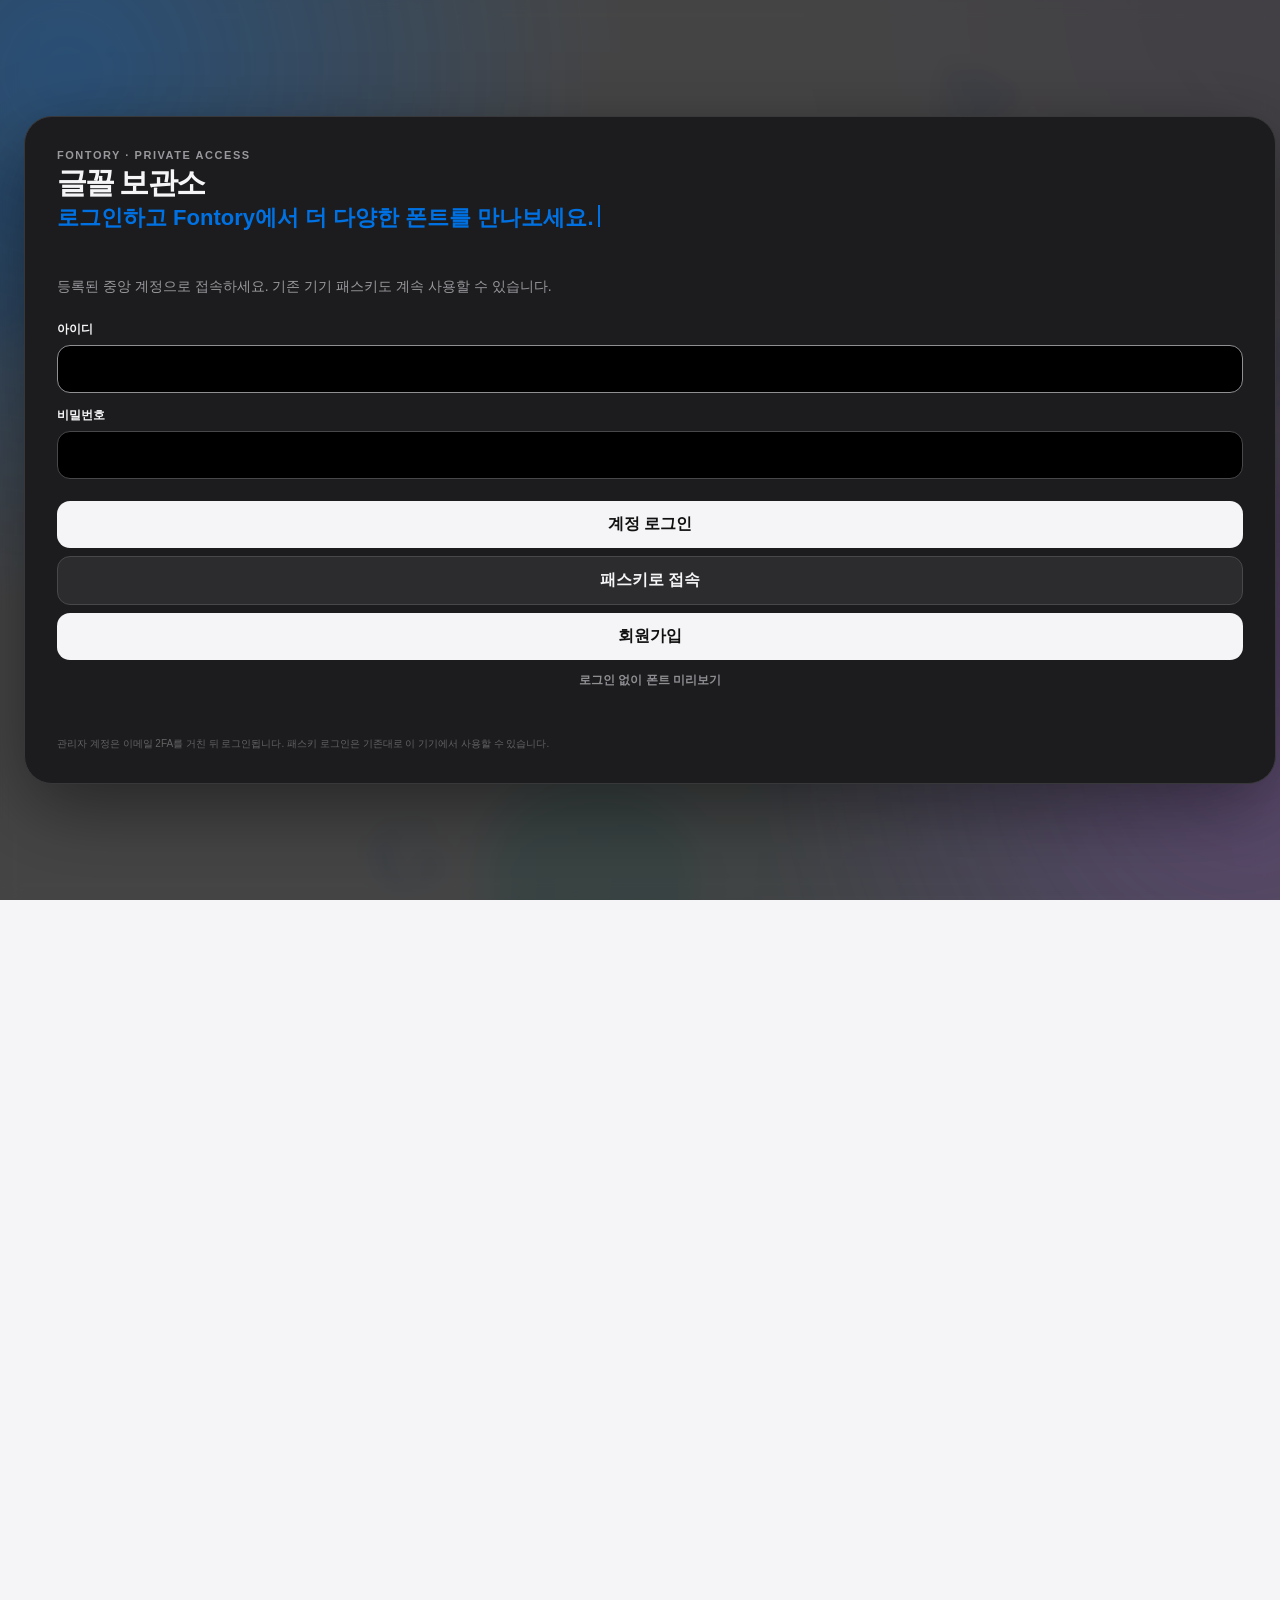
==== index.html @ 3fcce06f "Refresh script cache for font catalog recovery" ====
<!doctype html>
<html lang="ko">
<head>
<meta charset="utf-8">
<meta name="viewport" content="width=device-width,initial-scale=1,viewport-fit=cover,user-scalable=no">
<meta name="theme-color" content="#f5f5f7">
<meta name="description" content="Fontory 모바일 글꼴 라이브러리">
<title>Fontory Mobile · 글꼴 보관소</title>
<link rel="stylesheet" href="./styles.css?v=20261008-floating-popup-fix2">
<link rel="stylesheet" href="/passkey.css?v=20260925-session-token">
</head>
<body>
<div class="app-shell">
<header class="hero">
<div class="topbar"><span class="eyebrow typing-fontory" data-typing-fontory aria-label="안녕하세요, Fontory Fonts 입니다."></span><button class="theme" id="themeBtn" type="button" aria-label="다크 모드 전환">◐</button></div>
<h1 class="hero-typing-title"><span data-hero-typing aria-label="안녕하세요 Fontory입니다 오늘도 마음에 드는 글꼴을 찾아보세요"></span></h1>
<p>폰트를 검색하고 미리본 뒤, iPhone 또는 Windows에서 사용할 글꼴을 골라 담아보세요.</p>
<div class="search-wrap"><span aria-hidden="true">⌕</span><input id="search" type="search" placeholder="폰트 이름 또는 카테고리 검색" autocomplete="off"></div>
</header>
<div id="globalPreviewBar" class="global-preview-bar" role="region" aria-label="전체 폰트 미리보기">
<div class="global-preview-heading"><span class="global-preview-icon">Aa</span><div><strong>전체 폰트 미리보기</strong><small>입력한 문장이 모든 폰트에 적용됩니다.</small></div></div>
<div class="global-preview-input-wrap"><span aria-hidden="true">✦</span><input id="globalPreviewInput" type="text" value="오늘도 예쁘게 기록해요" placeholder="원하는 문장을 입력해 보세요" autocomplete="off" maxlength="120"></div>
</div>
<div id="categoryBar" class="category-bar" role="tablist" aria-label="카테고리"></div>

<main>
<section class="intro-card"><div><span class="pill">FONTORY MOBILE</span><h2>폰트를<br>간편하게 골라보세요.</h2><p>모바일 화면에 맞게 카드와 버튼을 한 열로 정리했습니다.</p></div><div class="phone-glyph" aria-hidden="true">Aa</div></section>
<div id="statusBanner" class="status-banner" hidden></div>
<div class="section-head"><h2>Fonts</h2><span id="count">0 fonts</span></div>
<section id="fontGrid" class="font-grid" aria-live="polite"></section>
<p id="empty" class="empty" hidden>검색 결과가 없습니다.</p>
<nav id="pagination" class="pagination" aria-label="폰트 목록 페이지"></nav>
</main>
<div id="selectionBar" class="selection-bar" hidden><div><strong>내 폰트 바구니</strong><span id="selectedNames"></span></div><div class="selection-actions"><button id="downloadWindows" type="button" disabled>Windows 골라 다운로드</button><button id="makeProfile" type="button" disabled>iPhone 구성 만들기</button></div></div>
<div id="downloadProgress" class="download-progress" hidden aria-live="polite"><div class="download-progress-card"><div class="download-progress-preview-wrap"><div id="downloadProgressTitle" class="download-progress-title"></div><div id="downloadProgressFontName" class="download-progress-font-name"></div><p id="downloadProgressDescription" class="download-progress-description"></p></div><div class="download-progress-head"><span id="downloadProgressLabel">다운로드 준비 중…</span><span id="downloadProgressValue">0%</span></div><progress id="downloadProgressMeter" max="100" value="0"></progress></div></div>
<footer><p>Fontory · datatronics</p><p class="small">폰트의 저작권과 라이선스는 각 제작자에게 있습니다.</p></footer>
</div>
<script src="./accounts-db.js?v=20260922-sync2"></script>
<script src="/accounts-index.js?v=20260922-sync2"></script>
<script src="./mobile-auth-boot.js?v=20261001-authfix1"></script>
<script src="/auth.js?v=20261012-admin-close-top1"></script>
<script src="/fontory-music.js?v=20261012-audio-progress-sync1"></script>
<script src="/auth-background-music.js?v=20260930-login-loop2"></script>
<script src="/script.js?v=20261012-font-catalog-recovery1"></script>
<script src="/typing-effect.js?v=20260930-user-greeting3"></script>
<script src="/fontory-desc-typing.js?v=20261009-download-title-typing1"></script>
<script src="/background-effects.js?v=20260929-ambient1"></script>
<script src="/fontory-runtime-fix.js?v=20260921-admin2"></script>
</body></html>
---- styles.css ----
:root {
  --bg: #f5f5f7;
  --card: #fff;
  --ink: #111;
  --muted: #6e6e73;
  --line: #e5e5e7;
  --accent: #0071e3;
  --shadow: 0 12px 36px rgba(0, 0, 0, .07);
}

* { box-sizing: border-box; }
html { scroll-behavior: smooth; }
body {
  margin: 0;
  background: var(--bg);
  color: var(--ink);
  font-family: -apple-system, BlinkMacSystemFont, "Apple SD Gothic Neo", "Noto Sans KR", sans-serif;
  -webkit-font-smoothing: antialiased;
}
.ambient-layer { position: fixed; inset: 0; z-index: 0; overflow: hidden; pointer-events: none; isolation: isolate; }
.ambient-layer::before { content: ""; position: absolute; inset: -20%; background: radial-gradient(circle at 12% 18%, rgba(0, 113, 227, .16), transparent 30%), radial-gradient(circle at 88% 14%, rgba(178, 92, 255, .13), transparent 27%), radial-gradient(circle at 70% 86%, rgba(0, 196, 180, .11), transparent 32%); filter: blur(22px); animation: ambient-breathe 16s ease-in-out infinite alternate; }
.ambient-layer::after { content: ""; position: absolute; inset: 0; opacity: .22; background-image: linear-gradient(rgba(0, 113, 227, .06) 1px, transparent 1px), linear-gradient(90deg, rgba(0, 113, 227, .06) 1px, transparent 1px); background-size: 42px 42px; mask-image: linear-gradient(to bottom, transparent, #000 18%, #000 82%, transparent); }
.ambient-orb { position: absolute; display: block; width: 180px; height: 180px; border-radius: 50%; filter: blur(18px); opacity: .26; mix-blend-mode: multiply; animation: ambient-orb-float 19s ease-in-out infinite alternate; }
.orb-one { top: 18%; left: -60px; background: #69b7ff; }
.orb-two { top: 52%; right: -70px; width: 230px; height: 230px; background: #d18cff; animation-delay: -6s; }
.orb-three { bottom: -80px; left: 38%; width: 210px; height: 210px; background: #62e0d4; animation-delay: -11s; }
.ambient-glyph { position: absolute; left: var(--x); top: var(--y); z-index: 1; color: rgba(0, 113, 227, .15); font-family: Georgia, "Times New Roman", serif; font-size: var(--size); font-weight: 800; filter: blur(var(--blur)); transform: rotate(var(--rotate)); animation: ambient-glyph-float var(--duration) ease-in-out var(--delay) infinite alternate; }
.app-shell { position: relative; z-index: 1; }
@keyframes ambient-breathe { from { transform: scale(.96) rotate(-2deg); opacity: .72; } to { transform: scale(1.05) rotate(2deg); opacity: 1; } }
@keyframes ambient-orb-float { from { transform: translate3d(-12px, 8px, 0) scale(.9); } to { transform: translate3d(26px, -24px, 0) scale(1.12); } }
@keyframes ambient-glyph-float { from { transform: translate3d(-12px, 18px, 0) rotate(var(--rotate)); opacity: .22; } to { transform: translate3d(24px, -30px, 0) rotate(calc(var(--rotate) + 12deg)); opacity: .7; } }
@media (prefers-reduced-motion: reduce) {
  .ambient-layer::before, .ambient-orb, .ambient-glyph { animation: none; }
}

.app-shell {
  width: min(960px, 100%);
  margin: auto;
  padding: 0 20px 120px;
}

.hero { padding: 24px 0 22px; }
.topbar { display: flex; justify-content: space-between; align-items: center; }
.eyebrow {
  font-size: 12px;
  font-weight: 800;
  letter-spacing: .14em;
  color: var(--muted);
}
button { font: inherit; }
.theme {
  border: 0;
  background: var(--card);
  color: var(--ink);
  width: 38px;
  height: 38px;
  border-radius: 50%;
  box-shadow: var(--shadow);
  cursor: pointer;
}

h1 {
  font-size: clamp(58px, 14vw, 110px);
  line-height: .88;
  letter-spacing: -.065em;
  margin: 54px 0 20px;
}
h1 span { color: var(--accent); }
.hero > p {
  color: var(--muted);
  font-size: 17px;
  line-height: 1.55;
  margin: 0 0 24px;
}
.typing-greeting { min-height: 36px; margin: 12px 0 8px !important; color: var(--ink) !important; font-size: clamp(24px, 4vw, 32px) !important; font-weight: 800; }
.auth-typing-greeting { min-height: 30px; margin: -4px 0 12px !important; color: var(--accent) !important; font-size: 22px !important; font-weight: 800; }
.typing-greeting::after, .auth-typing-greeting::after { content: ""; display: inline-block; width: 2px; height: 1em; margin-left: 4px; vertical-align: -2px; background: var(--accent); animation: typing-cursor .85s steps(1, end) infinite; }
@keyframes typing-cursor { 50% { opacity: 0; } }

.search-wrap {
  display: flex;
  align-items: center;
  gap: 10px;
  background: var(--card);
  border: 1px solid var(--line);
  border-radius: 16px;
  padding: 0 16px;
  box-shadow: var(--shadow);
}
.search-wrap span { font-size: 24px; color: var(--muted); }
input {
  width: 100%;
  border: 0;
  outline: 0;
  background: transparent;
  color: var(--ink);
  font-size: 17px;
  padding: 15px 0;
}

.category-bar {
  display: flex;
  align-items: flex-end;
  gap: 4px;
  margin-top: 16px;
  padding: 7px 8px 0;
  min-height: 47px;
  overflow-x: auto;
  overflow-y: hidden;
  border: 1px solid var(--line);
  border-bottom: 0;
  border-radius: 15px 15px 0 0;
  background: linear-gradient(to bottom, rgba(120,120,128,.08), rgba(120,120,128,.03));
  scrollbar-width: thin;
}
.chip {
  position: relative;
  flex: 0 0 auto;
  border: 1px solid transparent;
  border-bottom: 0;
  background: transparent;
  color: var(--muted);
  border-radius: 10px 10px 0 0;
  padding: 10px 14px 11px;
  font-size: 13px;
  font-weight: 750;
  cursor: pointer;
  white-space: nowrap;
  transition: background .16s ease, color .16s ease, transform .16s ease;
}
.chip:hover { background: rgba(255,255,255,.62); color: var(--ink); }
.chip.active {
  background: var(--card);
  color: var(--ink);
  border-color: var(--line);
  box-shadow: 0 -2px 8px rgba(0,0,0,.035);
  z-index: 1;
}
.global-preview-bar{position:sticky;top:10px;z-index:40;margin:12px 0 10px;
  padding: 14px 18px;
  border: 1px solid var(--line);
  border-radius: 0 0 20px 20px;
  background: color-mix(in srgb, var(--card) 91%, transparent);
  box-shadow: 0 14px 38px rgba(0,0,0,.12);
  backdrop-filter: blur(18px);
  -webkit-backdrop-filter: blur(18px);
}
.global-preview-heading{display:flex;align-items:center;gap:11px;margin-bottom:10px}.global-preview-heading strong{display:block;font-size:14px;letter-spacing:-.02em}.global-preview-heading small{display:block;margin-top:3px;color:var(--muted);font-size:11px}.global-preview-icon{display:grid;place-items:center;width:34px;height:34px;border-radius:10px;background:var(--ink);color:var(--card);font-weight:800;font-size:15px}
.global-preview-input-wrap{display:flex;align-items:center;gap:10px;padding:0 13px;border:1px solid var(--line);border-radius:13px;background:rgba(255,255,255,.72);transition:.18s}.global-preview-input-wrap:focus-within{border-color:var(--accent);box-shadow:0 0 0 4px rgba(0,113,227,.1)}.global-preview-input-wrap>span{font-size:14px;color:var(--muted)}.global-preview-input-wrap input{width:100%;min-width:0;padding:11px 0;border:0;outline:0;background:transparent;color:var(--ink);font:inherit;font-size:15px}.global-preview-input-wrap input::placeholder{color:#999}
@media(max-width:620px){.category-bar{padding-left:5px;padding-right:5px}.chip{padding:9px 11px;font-size:12px}.global-preview-bar{top:6px;margin-bottom:18px;padding:12px 14px;border-radius:0 0 17px 17px}.global-preview-heading small{font-size:10px}.global-preview-input-wrap input{font-size:14px}}

.intro-card {
  display: flex;
  justify-content: space-between;
  align-items: center;
  gap: 20px;
  background: #111;
  color: #fff;
  border-radius: 28px;
  padding: 28px;
  margin: 18px 0 24px;
  overflow: hidden;
}
.intro-card h2 {
  font-size: 25px;
  line-height: 1.2;
  letter-spacing: -.04em;
  margin: 13px 0 10px;
}
.intro-card p {
  max-width: 560px;
  color: #aaa;
  margin: 0;
  line-height: 1.5;
}
.pill {
  display: inline-block;
  background: #fff;
  color: #111;
  border-radius: 999px;
  padding: 6px 9px;
  font-size: 10px;
  font-weight: 900;
  letter-spacing: .1em;
}
.phone-glyph {
  font-size: 80px;
  font-weight: 800;
  letter-spacing: -.08em;
  opacity: .95;
  padding-right: 8px;
}

.status-banner {
  background: var(--card);
  border: 1px solid var(--line);
  border-radius: 16px;
  padding: 14px 16px;
  color: var(--muted);
  font-size: 14px;
  line-height: 1.5;
  margin-bottom: 22px;
}
.status-banner[hidden],
.selection-bar[hidden],
.empty[hidden] {
  display: none !important;
}

.section-head {
  display: flex;
  justify-content: space-between;
  align-items: end;
  margin: 0 2px 14px;
}
.section-head h2 {
  margin: 0;
  font-size: 30px;
  letter-spacing: -.04em;
}
.section-head span { font-size: 13px; color: var(--muted); }

.font-grid {
  display: grid;
  grid-template-columns: repeat(2, minmax(0, 1fr));
  gap: 14px;
}
.font-card {
  background: var(--card);
  border: 1px solid var(--line);
  border-radius: 22px;
  padding: 22px;
  box-shadow: 0 6px 24px rgba(0, 0, 0, .04);
}
.font-card.selected {
  border-color: var(--accent);
  box-shadow: 0 0 0 2px rgba(0, 113, 227, .12), var(--shadow);
}
.select-row {
  display: flex;
  align-items: center;
  gap: 7px;
  justify-content: flex-end;
  color: var(--accent);
  font-size: 12px;
  font-weight: 800;
  margin-bottom: 14px;
  cursor: pointer;
}
.font-check {
  width: 18px;
  height: 18px;
  accent-color: var(--accent);
  padding: 0;
}
.font-meta {
  display: flex;
  justify-content: space-between;
  gap: 12px;
  align-items: center;
}
.font-name { font-weight: 800; font-size: 17px; word-break: break-word; }
.font-name-typing::after { content: ""; display: inline-block; width: 2px; height: 1em; margin-left: 3px; vertical-align: -2px; background: var(--accent); animation: typing-cursor .85s steps(1, end) infinite; }
.tag {
  font-size: 11px;
  color: var(--accent);
  font-weight: 800;
  background: rgba(0, 113, 227, .09);
  padding: 5px 8px;
  border-radius: 999px;
  white-space: nowrap;
}
.preview-stack { margin: 20px 0 18px; }
.preview {
  font-size: 32px;
  letter-spacing: -.05em;
  line-height: 1.25;
  overflow: hidden;
  white-space: nowrap;
  font-synthesis: none;
}
.preview-sub {
  margin-top: 8px;
  font-size: 15px;
  color: var(--muted);
  letter-spacing: -.02em;
  font-synthesis: none;
}
.preview-failed {
  font-family: inherit !important;
  color: var(--muted);
  font-size: 13px !important;
  letter-spacing: 0 !important;
}
.try-font-panel { margin: 14px 0 2px; padding: 10px; border: 1px solid var(--line); border-radius: 12px; background: var(--bg); }
.try-font-panel[hidden] { display: none; }
.try-font-input { width: 100%; border: 1px solid var(--line); border-radius: 9px; padding: 9px 10px; background: var(--card); color: var(--ink); font: inherit; font-size: 13px; outline: 0; }
.try-font-input:focus { border-color: var(--accent); }
.try-font-result { min-height: 38px; margin-top: 9px; color: var(--ink); font-size: 24px; line-height: 1.35; word-break: break-word; }
.font-info {
  font-size: 13px;
  color: var(--muted);
  line-height: 1.5;
  margin-bottom: 16px;
}
.windows-help {
  display: inline-block;
  margin-top: 4px;
  font-size: 12px;
  color: var(--ink);
  font-weight: 700;
}
.actions { display: flex; gap: 8px; }
.actions a, .actions button {
  flex: 1;
  text-align: center;
  border: 0;
  border-radius: 12px;
  padding: 11px 8px;
  text-decoration: none;
  font-size: 13px;
  font-weight: 800;
  cursor: pointer;
}
.download { background: var(--accent); color: #fff; }
.download[aria-disabled="true"], .download:disabled {
  opacity: .45;
  pointer-events: none;
  cursor: not-allowed;
}
.details { background: var(--bg); color: var(--ink); }
.empty { text-align: center; color: var(--muted); padding: 50px 0; }
.pagination {
  display: flex;
  justify-content: center;
  align-items: center;
  gap: 12px;
  margin: 28px 0 8px;
  color: var(--muted);
  font-size: 13px;
  font-weight: 800;
}
.pagination button {
  border: 1px solid var(--line);
  border-radius: 10px;
  padding: 9px 14px;
  color: var(--ink);
  background: var(--card);
  font-weight: 800;
  cursor: pointer;
}
.pagination button:disabled { opacity: .45; cursor: not-allowed; }

.selection-bar {
  position: fixed;
  z-index: 20;
  left: 50%;
  bottom: 18px;
  transform: translateX(-50%);
  width: min(900px, calc(100% - 28px));
  display: flex;
  align-items: center;
  justify-content: space-between;
  gap: 14px;
  padding: 12px 14px 12px 18px;
  background: rgba(28, 28, 30, .94);
  color: #fff;
  border: 1px solid rgba(255, 255, 255, .12);
  border-radius: 18px;
  box-shadow: 0 16px 45px rgba(0, 0, 0, .25);
  backdrop-filter: blur(18px);
}
.selection-bar strong { display: block; font-size: 13px; }
.selection-bar span {
  display: block;
  color: #b8b8bd;
  font-size: 11px;
  margin-top: 3px;
  max-width: 55vw;
  white-space: nowrap;
  overflow: hidden;
  text-overflow: ellipsis;
}
.download-progress {
  position: fixed;
  inset: 0;
  z-index: 9990;
  display: grid;
  place-items: center;
  width: auto;
  margin: 0;
  padding: 24px;
  background: rgba(8, 10, 18, .66);
  backdrop-filter: blur(14px);
}
.download-progress[hidden] { display: none; }
.download-progress-card { width: min(620px, 100%); padding: 30px 28px; border: 1px solid rgba(255, 255, 255, .16); border-radius: 24px; background: rgba(28, 28, 30, .96); box-shadow: 0 24px 80px rgba(0, 0, 0, .38); }
.download-progress-title { display: block; min-height: 34px; margin-bottom: 22px; color: #fff; font-size: clamp(22px, 4vw, 34px); line-height: 1.25; letter-spacing: -.03em; }
.download-progress-title::after { content: "|"; display: inline-block; margin-left: 4px; color: #0a84ff; animation: progressCursor .85s step-end infinite; }
.download-progress-head { display: flex; justify-content: space-between; gap: 10px; color: #d7d7dc; font-size: 13px; }
.download-progress-head span { display: inline; max-width: none; margin: 0; color: inherit; font-size: inherit; white-space: nowrap; }
.download-progress progress { display: block; width: 100%; height: 10px; margin-top: 10px; accent-color: #0a84ff; }
@keyframes progressCursor { 50% { opacity: 0; } }
.selection-actions {
  display: flex;
  gap: 8px;
  flex-shrink: 0;
}
.selection-bar button {
  border: 0;
  background: #fff;
  color: #111;
  border-radius: 12px;
  padding: 11px 14px;
  font-weight: 900;
  font-size: 12px;
  white-space: nowrap;
  cursor: pointer;
}
.selection-bar button:disabled { opacity: .5; cursor: not-allowed; }

footer {
  padding: 48px 2px 8px;
  color: var(--muted);
  font-size: 13px;
}
.auth-card {
  max-height: calc(100vh - 28px);
  overflow-y: auto;
  overscroll-behavior: contain;
}
.small { font-size: 11px; }
code { font-size: .95em; }

@media (max-width: 620px) {
  .app-shell { padding: 0 14px 120px; }
  .hero { padding-top: 18px; }
  .font-grid { grid-template-columns: 1fr; }
  .intro-card { border-radius: 22px; padding: 22px; }
  .phone-glyph { font-size: 60px; }
  .preview { font-size: 28px; }
  .selection-bar { bottom: 10px; align-items: stretch; flex-direction: column; }
  .selection-bar span { max-width: 100%; }
  .selection-actions { flex-direction: column; }
  .selection-actions button { width: 100%; }
  .actions { flex-direction: column; }
  footer { padding-top: 36px; }
  .download-progress-card { padding: 24px 20px; border-radius: 20px; }
  #fontoryAuth { padding: 14px; }
  .auth-card { width: 100%; padding: 22px 18px; border-radius: 22px; }
}

@media (prefers-reduced-motion: no-preference) {
  .font-card { transition: transform .18s ease, box-shadow .18s ease; }
  .font-card:hover { transform: translateY(-2px); box-shadow: var(--shadow); }
}

body.dark {
  --bg: #000;
  --card: #1c1c1e;
  --ink: #f5f5f7;
  --muted: #98989d;
  --line: #38383a;
  --shadow: 0 12px 36px rgba(0, 0, 0, .35);
}
body.dark .intro-card { background: #f5f5f7; color: #111; }
body.dark .intro-card p { color: #555; }
body.dark .pill { background: #111; color: #fff; }
body.dark .chip.active { background: #f5f5f7; color: #111; border-color: #f5f5f7; }


body.auth-locked { overflow: hidden; }
body.auth-locked .app-shell { visibility: hidden; }
#fontoryAuth {
  position: fixed;
  inset: 0;
  z-index: 99999;
  display: grid;
  place-items: center;
  padding: 24px;
  overflow: hidden;
  background: rgba(0, 0, 0, .72);
  backdrop-filter: blur(10px);
  color: #f5f5f7;
}
#fontoryAuth::before { content: ""; position: absolute; inset: -20%; background: radial-gradient(circle at 18% 20%, rgba(0, 113, 227, .32), transparent 30%), radial-gradient(circle at 84% 74%, rgba(178, 92, 255, .24), transparent 28%); filter: blur(30px); animation: ambient-breathe 14s ease-in-out infinite alternate; pointer-events: none; }
.auth-card {
  position: relative;
  z-index: 1;
  width: min(420px, 100%);
  padding: 32px;
  border: 1px solid #38383a;
  border-radius: 28px;
  background: #1c1c1e;
  box-shadow: 0 24px 80px rgba(0,0,0,.45);
}
.auth-mark {
  font-size: 11px;
  font-weight: 900;
  letter-spacing: .14em;
  color: #98989d;
}
.auth-card h1 { margin: 8px 0 10px; font-size: 30px; }
.auth-card p { margin: 0 0 24px; color: #98989d; font-size: 14px; line-height: 1.6; }
.auth-card label { display:block; margin: 14px 0; font-size: 12px; font-weight: 800; }
.auth-card input {
  display:block;
  width:100%;
  box-sizing:border-box;
  margin-top:7px;
  padding:13px 14px;
  border:1px solid #48484a;
  border-radius:13px;
  background:#000;
  color:#fff;
  outline:none;
}
.auth-card input:focus { border-color:#8e8e93; }
.auth-card form button {
  width:100%;
  margin-top:8px;
  padding:13px 16px;
  border:0;
  border-radius:13px;
  background:#f5f5f7;
  color:#111;
  font-weight:900;
  cursor:pointer;
}
.auth-card .auth-passkey {
  background:#2c2c2e;
  color:#f5f5f7;
  border:1px solid #48484a;
}
.auth-card .auth-passkey:hover { background:#38383a; }
#authError { min-height:18px; margin-top:10px; color:#ff453a; font-size:12px; }
.auth-card small { display:block; margin-top:20px; color:#636366; font-size:10px; }
.auth-logout {
  margin-left:auto;
  border:1px solid var(--line);
  background:transparent;
  color:var(--muted);
  border-radius:10px;
  padding:7px 10px;
  font-size:11px;
  font-weight:800;
  cursor:pointer;
}


/* Fontory download progress v4 */
.download-progress-preview-wrap{margin-bottom:22px;min-width:0}
.download-progress-title{
  display:block;
  min-height:45px;
  margin-bottom:10px;
  color:#fff;
  font-size:36px;
  line-height:1.2;
  letter-spacing:-.04em;
  font-weight:700;
  white-space:nowrap;
  overflow:hidden;
  text-overflow:ellipsis;
  word-break:keep-all;
}
.download-progress-title::after{
  content:"|";
  display:inline-block;
  margin-left:4px;
  color:#fff;
  animation:fontory-progress-cursor .85s step-end infinite;
}
.download-progress-font-name{
  min-height:24px;
  margin-bottom:8px;
  color:#fff;
  font-size:15px;
  font-weight:800;
  white-space:nowrap;
  overflow:hidden;
  text-overflow:ellipsis;
}
.download-progress-description{
  min-height:42px;
  margin:0;
  color:#a7a7ad;
  font-family:-apple-system,BlinkMacSystemFont,"Segoe UI","Noto Sans KR",sans-serif;
  font-size:13px;
  line-height:1.65;
  word-break:keep-all;
}
.download-progress-head{color:#d7d7dc}
.download-progress-head span{color:inherit}
.download-progress progress{accent-color:#0a84ff}
#downloadProgressValue{color:inherit!important;font-weight:800}
@keyframes fontory-progress-cursor{50%{opacity:0}}
@media(max-width:620px){
  .download-progress-card{padding:24px 20px;border-radius:20px}
  .download-progress-title{min-height:38px;font-size:30px}
  .download-progress-font-name{font-size:14px}
  .download-progress-description{font-size:12px}
}

/* Fontory shared music admin */
#fontoryMusicPanel{position:fixed;inset:0;z-index:100000;display:grid;place-items:center;padding:20px;background:rgba(0,0,0,.72);backdrop-filter:blur(10px)}
#fontoryMusicPanel .admin-card{width:min(620px,100%);max-height:calc(100vh - 40px);overflow:auto;padding:24px;border:1px solid #38383a;border-radius:22px;background:#1c1c1e;color:#f5f5f7;box-shadow:0 24px 80px rgba(0,0,0,.45)}
#fontoryMusicPanel .admin-card>strong{font-size:18px}
#fontoryMusicPanel .admin-card>p{margin:7px 0 0;color:#98989d;font-size:12px;line-height:1.5}
.admin-music-section{margin-top:22px;padding-top:18px;border-top:1px solid #38383a}
.admin-music-section h3{margin:0 0 7px;font-size:16px}
.admin-music-section p{margin:0 0 14px;color:#98989d;font-size:12px;line-height:1.5}
.admin-music-list{display:grid;gap:8px}
.admin-music-option{display:flex;align-items:center;gap:10px;padding:11px 12px;border:1px solid #38383a;border-radius:12px;background:#111;color:#f5f5f7;cursor:pointer}
.admin-music-option input{width:17px;height:17px;margin:0;accent-color:#0a84ff}
.admin-music-option span{overflow:hidden;text-overflow:ellipsis;white-space:nowrap}
.admin-music-actions{display:flex;gap:8px;margin-top:12px}
.admin-music-actions button{flex:1}
.admin-music-status{min-height:18px;margin-top:9px;color:#98989d;font-size:11px}
@media(max-width:620px){#fontoryMusicPanel .admin-card{padding:20px}.admin-music-actions{flex-direction:column}}

/* Global font preview */
.global-preview-bar{position:sticky;top:12px;z-index:30;margin:0 0 24px;padding:16px 18px;border:1px solid rgba(0,0,0,.09);border-radius:22px;background:rgba(255,255,255,.9);box-shadow:0 14px 38px rgba(0,0,0,.12);backdrop-filter:blur(18px);-webkit-backdrop-filter:blur(18px)}
.global-preview-heading{display:flex;align-items:center;gap:11px;margin-bottom:12px}.global-preview-heading strong{display:block;font-size:14px;letter-spacing:-.02em}.global-preview-heading small{display:block;margin-top:3px;color:#777;font-size:11px}.global-preview-icon{display:grid;place-items:center;width:34px;height:34px;border-radius:11px;background:#111;color:#fff;font-weight:800;font-size:15px}
.global-preview-input-wrap{display:flex;align-items:center;gap:10px;padding:0 13px;border:1px solid rgba(0,0,0,.1);border-radius:14px;background:rgba(255,255,255,.8);transition:.18s}.global-preview-input-wrap:focus-within{border-color:#0071e3;box-shadow:0 0 0 4px rgba(0,113,227,.1)}.global-preview-input-wrap>span{font-size:14px;color:#777}.global-preview-input-wrap input{width:100%;min-width:0;padding:12px 0;border:0;outline:0;background:transparent;color:#111;font:inherit;font-size:15px}.global-preview-input-wrap input::placeholder{color:#999}
@media(max-width:620px){.global-preview-bar{top:8px;margin-bottom:18px;padding:14px;border-radius:18px}.global-preview-heading small{font-size:10px}.global-preview-input-wrap input{font-size:14px}}

/* Fontory browser-tab category navigation */

.category-bar{
  display:flex;
  align-items:flex-end;
  gap:0;
  margin-top:18px;
  padding:0 10px;
  min-height:48px;
  overflow-x:auto;
  overflow-y:hidden;
  border:0;
  border-bottom:1px solid var(--line);
  border-radius:0;
  background:transparent;
  scrollbar-width:none;
  -webkit-overflow-scrolling:touch;
}
.category-bar::-webkit-scrollbar{display:none}
.category-bar .chip{
  position:relative;
  flex:0 0 auto;
  margin:0;
  min-height:43px;
  border:1px solid transparent;
  border-bottom:0;
  border-radius:12px 12px 0 0;
  background:transparent;
  color:var(--muted);
  padding:11px 16px 10px;
  font-size:13px;
  font-weight:750;
  cursor:pointer;
  white-space:nowrap;
  transition:background .16s ease,color .16s ease,box-shadow .16s ease;
}
.category-bar .chip:hover{
  background:rgba(127,127,127,.08);
  color:var(--ink);
}
.category-bar .chip.active{
  margin-bottom:-1px;
  background:var(--card);
  color:var(--ink);
  border-color:var(--line);
  border-bottom-color:var(--card);
  box-shadow:0 -2px 10px rgba(0,0,0,.06);
  z-index:2;
}
body.dark .category-bar .chip.active{
  background:#1c1c1e;
  border-color:#38383a;
  border-bottom-color:#1c1c1e;
  color:#f5f5f7;
}
@media(max-width:620px){
  .category-bar{padding:0 5px;min-height:44px}
  .category-bar .chip{min-height:40px;padding:9px 12px 9px;font-size:12px}
}


/* Global preview: fixed floating controller that follows the viewport */
.global-preview-bar{
  position:fixed;
  top:12px;
  left:50%;
  transform:translateX(-50%);
  width:min(920px,calc(100% - 40px));
  margin:0;
  z-index:100;
  border-radius:18px;
}
@media(max-width:620px){
  .global-preview-bar{
    top:7px;
    width:calc(100% - 20px);
    border-radius:16px;
  }
}


/* Keep account controls above the floating preview bar */
.topbar{
  position:relative;
  z-index:110;
}


/* Stop the floating global preview before the category tabs */
.category-bar{
  position:relative;
  z-index:120;
}
.global-preview-bar{
  top:12px;
}
@media(max-width:620px){
  .global-preview-bar{top:7px}
}


/* Global preview boundary: category tabs stay above it while scrolling */
.category-bar{
  position:sticky;
  top:0;
  z-index:120;
}
.global-preview-bar{
  position:sticky;
  top:48px;
  z-index:110;
}
@media(max-width:620px){
  .category-bar{top:0}
  .global-preview-bar{top:44px}
}


/* Final floating preview behavior */
.global-preview-bar{
  position:sticky;
  top:10px;
  left:auto;
  transform:none;
  width:auto;
  margin:0 0 24px;
  z-index:110;
}
@media(max-width:620px){
  .global-preview-bar{
    top:7px;
    width:auto;
    margin:0 0 18px;
  }
}

/* Fontory Fonts typing greeting */
.typing-fontory{
  display:block;
  white-space:nowrap;
  min-height:1em;
}

/* Blue hero typing title */
.hero-typing-title{
  color:#1473ea;
  font-size:clamp(54px,8vw,112px);
  line-height:.98;
  letter-spacing:-.055em;
  font-weight:900;
  margin:0 0 24px;
  min-height:1em;
}
.hero-typing-title span{
  color:#1473ea;
}
@media(max-width:620px){
  .hero-typing-title{
    font-size:clamp(42px,12vw,72px);
  }
}

/* Keep hero typing title on one line */
.hero-typing-title,
.hero-typing-title span{
  white-space:nowrap;
}

/* Prevent login typing text from shifting the auth card while it wraps */
.auth-typing-greeting{
  height:60px !important;
  min-height:60px !important;
  max-height:60px !important;
  line-height:1.35 !important;
  overflow:hidden !important;
  display:block !important;
}
@media(max-width:620px){
  .auth-typing-greeting{
    height:60px !important;
    min-height:60px !important;
    max-height:60px !important;
  }
}



/* Fontory mobile overrides */
html,body{width:100%;max-width:100%;overflow-x:hidden}body{-webkit-text-size-adjust:100%}.app-shell{width:100%;padding:0 14px 150px}.hero{padding:14px 0 12px}h1{font-size:clamp(40px,13vw,64px);line-height:.94;margin:34px 0 16px}.hero>p{font-size:14px;line-height:1.5}.search-wrap input{font-size:16px}.category-bar{padding:5px 5px 0;min-height:44px;gap:3px}.chip{padding:9px 10px 10px;font-size:11px}.global-preview-bar{top:6px;margin:0 0 14px;padding:11px 12px;border-radius:0 0 16px 16px}.global-preview-heading strong{font-size:12px}.global-preview-heading small{font-size:9px}.global-preview-input-wrap input{font-size:14px;padding:10px 0}.intro-card{margin:12px 0 18px;border-radius:19px;padding:18px}.intro-card h2{font-size:21px}.intro-card p{font-size:12px}.font-grid{grid-template-columns:1fr;gap:10px}.font-card{border-radius:17px;padding:16px}.font-name{font-size:16px}.preview{font-size:27px;white-space:normal;overflow-wrap:anywhere}.preview-sub{font-size:13px}.try-font-input{font-size:14px;padding:10px}.try-font-result{font-size:22px}.actions{flex-direction:column}.selection-bar{left:10px;right:10px;bottom:10px;transform:none;width:auto;display:block;padding:12px;border-radius:15px}.selection-actions{display:grid;grid-template-columns:1fr 1fr;gap:7px;margin-top:9px}.selection-bar button{width:100%;padding:11px 7px;font-size:11px}.download-progress{padding:14px}.download-progress-card{width:100%;padding:22px 17px;border-radius:19px}.download-progress-title{font-size:23px}footer{padding:32px 2px 5px}.auth-card{width:calc(100vw - 28px)!important;max-width:none!important;max-height:calc(100vh - 28px);overflow:auto}.auth-card input,.auth-card button{min-height:44px}


/* Fontory animated typing background */
.typing-bg-layer{
  position:absolute;
  inset:0;
  overflow:hidden;
  pointer-events:none;
  opacity:.34;
}
.typing-bg-text{
  position:absolute;
  left:var(--x);
  top:var(--y);
  max-width:min(34vw,320px);
  color:rgba(0,113,227,.16);
  font-family:"SF Mono","Cascadia Code","Noto Sans KR",monospace;
  font-size:var(--size);
  font-weight:700;
  letter-spacing:.02em;
  white-space:nowrap;
  overflow:hidden;
  border-right:1px solid rgba(0,113,227,.28);
  clip-path:inset(0 100% 0 0);
  transform:translate3d(0,10px,0);
  animation:
    fontory-bg-type var(--typing) steps(24,end) var(--delay) infinite alternate,
    fontory-bg-float var(--duration) ease-in-out var(--delay) infinite alternate;
}
@keyframes fontory-bg-type{
  0%,12%{clip-path:inset(0 100% 0 0);opacity:0}
  45%,78%{clip-path:inset(0 0 0 0);opacity:1}
  100%{clip-path:inset(0 0 0 0);opacity:.35}
}
@keyframes fontory-bg-float{
  from{transform:translate3d(-10px,12px,0)}
  to{transform:translate3d(22px,-20px,0)}
}
body.dark .typing-bg-text{color:rgba(100,170,255,.18);border-right-color:rgba(100,170,255,.32)}
@media(max-width:620px){
  .typing-bg-layer{opacity:.24}
  .typing-bg-text{max-width:58vw;font-size:var(--size);filter:blur(.1px)}
}
@media(prefers-reduced-motion:reduce){
  .typing-bg-text{animation:none;clip-path:inset(0 0 0 0);opacity:.45}
}


/* Mobile auth centering fix */
@media(max-width:620px){
  #fontoryAuth{
    display:grid;
    place-items:center;
    justify-items:center;
    padding:14px;
  }
  #fontoryAuth .auth-card{
    position:relative;
    left:50%;
    margin-left:0;
    margin-right:0;
    transform:translateX(-50%);
  }
}

/* Logged-in header: greeting + logout on the first row, controls on the next row */
.topbar{
  flex-wrap:nowrap;
  gap:10px;
}
.topbar .typing-fontory{
  flex:1 1 auto;
  min-width:0;
  overflow:hidden;
  text-overflow:ellipsis;
}
.topbar .auth-logout{
  flex:0 0 auto;
  margin-left:auto;
}
.auth-actions{
  display:flex;
  flex-wrap:wrap;
  justify-content:flex-end;
  align-items:center;
  gap:7px;
  margin-top:8px;
}
.auth-actions .theme{
  order:0;
}
.auth-actions button{
  flex:0 0 auto;
}
@media(max-width:620px){
  .auth-actions{
    justify-content:flex-end;
    gap:6px;
    margin-top:7px;
  }
  .auth-actions button{
    min-height:36px;
    padding:7px 9px;
    font-size:10px;
  }
  .topbar .auth-logout{
    padding:7px 9px;
    font-size:10px;
  }
}

/* Prevent blue hero typing title from clipping on mobile */
@media(max-width:620px){
  .hero-typing-title{
    font-size:clamp(34px,10.5vw,62px);
    line-height:1.08;
    letter-spacing:-.045em;
    overflow:visible;
    width:100%;
    max-width:100%;
    padding:0 2px;
    box-sizing:border-box;
  }
  .hero-typing-title,
  .hero-typing-title span{
    white-space:normal;
    overflow:visible;
    overflow-wrap:normal;
    word-break:keep-all;
  }
}

/* Mobile hero typing title: keep the blue text fully inside the viewport */
.hero-typing-title{
  overflow:visible !important;
}
.hero-typing-title > span{
  display:inline !important;
  white-space:normal !important;
  overflow:visible !important;
}
@media(max-width:620px){
  .hero-typing-title{
    display:block;
    width:100%;
    max-width:100%;
    margin:42px 0 20px;
    padding:0;
    font-size:clamp(42px,12.5vw,76px);
    line-height:1.02;
    letter-spacing:-.055em;
    overflow:visible !important;
  }
  .hero-typing-title > span{
    display:inline !important;
    white-space:normal !important;
    overflow:visible !important;
    overflow-wrap:break-word !important;
    word-break:keep-all !important;
  }
}


/* Hero typing performance + two-line layout */
.hero-typing-title,
.hero-typing-title span{
  white-space:pre-line !important;
  overflow:visible !important;
  text-overflow:clip !important;
}
.hero-typing-title{
  contain:layout paint;
}

/* Mobile animation performance guard */
.hero-typing-title,
.hero-typing-title > span{contain:layout paint;}
@media(max-width:620px){
  .typing-bg-text:nth-child(n+9){display:none;}
  .ambient-glyph:nth-of-type(n+12){display:none;}
  .ambient-glyph{filter:none;}
  .ambient-layer::before{animation-duration:24s;}
}

/* Hero: exactly two lines on mobile */
.hero-typing-title > span{white-space:pre;}
@media(max-width:620px){.hero-typing-title > span{font-size:19px;line-height:1.35;}}


/* Phone login screen sizing */
@media(max-width:620px){
  #fontoryAuth{padding:12px;}
  #fontoryAuth .auth-card{
    width:min(320px,calc(100vw - 32px)) !important;
    padding:20px 16px !important;
    border-radius:20px !important;
    max-height:calc(100vh - 24px);
  }
  #fontoryAuth .auth-card h1{font-size:24px;line-height:1.2;margin:6px 0 8px;}
  #fontoryAuth .auth-card p{font-size:12px;line-height:1.45;margin-bottom:16px;}
  #fontoryAuth .auth-card label{font-size:11px;margin:10px 0;}
  #fontoryAuth .auth-card input{font-size:14px;padding:11px 12px;margin-top:5px;}
  #fontoryAuth .auth-card form button,
  #fontoryAuth .auth-card .auth-passkey{font-size:13px;padding:11px 12px;}
  #fontoryAuth .auth-card small{font-size:9px;margin-top:14px;}
  #fontoryAuth .auth-typing-greeting{font-size:17px !important;height:46px !important;min-height:46px !important;max-height:46px !important;}
}


/* Hero responsive sizing: phone and iPad */
@media(max-width:620px){
  .hero-typing-title{font-size:clamp(32px,9.5vw,48px);line-height:1.05;letter-spacing:-.045em;}
  .hero-typing-title > span{white-space:pre;}
}
@media(min-width:621px) and (max-width:1100px){
  .hero-typing-title{font-size:clamp(42px,5.2vw,58px);line-height:1.05;letter-spacing:-.045em;}
  .hero-typing-title > span{white-space:pre;}
}


/* Keep the preview bar sticky for the whole catalog, not just its former header parent. */
#globalPreviewBar.global-preview-bar {
  position: sticky;
  top: calc(env(safe-area-inset-top, 0px) + 48px);
  left: auto;
  right: auto;
  transform: none;
  width: auto;
  z-index: 110;
}
#categoryBar.category-bar {
  position: sticky;
  top: env(safe-area-inset-top, 0px);
  z-index: 120;
}
@media (max-width: 620px) {
  #globalPreviewBar.global-preview-bar {
    top: calc(env(safe-area-inset-top, 0px) + 44px);
  }
  #categoryBar.category-bar {
    top: env(safe-area-inset-top, 0px);
  }
}

/* A single-font download window is a focused progress page, without the catalog UI. */
body.download-popup .ambient-layer,
body.download-popup .app-shell > :not(#downloadProgress) {
  display: none !important;
}
body.download-popup {
  min-height: 100vh;
  background: #080a12;
}
body.download-popup .app-shell {
  width: 100%;
  max-width: none;
  min-height: 100vh;
  margin: 0;
  padding: 0;
}
body.download-popup #downloadProgress {
  z-index: 9990;
}


/* Fontory download page polish — visual-only, no media assets */
body.download-popup{background:radial-gradient(circle at 18% 12%,rgba(10,132,255,.16),transparent 34%),radial-gradient(circle at 84% 82%,rgba(94,92,230,.16),transparent 36%),#080a12}
body.download-popup #downloadProgress{display:grid;place-items:center;min-height:100vh;padding:clamp(22px,6vw,76px);box-sizing:border-box}
body.download-popup .download-progress-card{position:relative;width:min(680px,100%);overflow:hidden;padding:clamp(30px,6vw,62px);border:1px solid rgba(255,255,255,.14);border-radius:32px;background:linear-gradient(145deg,rgba(30,31,42,.94),rgba(14,16,26,.96));box-shadow:0 30px 100px rgba(0,0,0,.48),inset 0 1px 0 rgba(255,255,255,.08);isolation:isolate}
body.download-popup .download-progress-card::before{content:"";position:absolute;width:240px;height:240px;top:-150px;right:-80px;border-radius:50%;background:radial-gradient(circle,rgba(10,132,255,.28),transparent 68%);pointer-events:none;z-index:-1}
body.download-popup .download-progress-card::after{content:"";position:absolute;left:clamp(30px,6vw,62px);top:clamp(24px,5vw,48px);width:42px;height:4px;border-radius:99px;background:linear-gradient(90deg,#0a84ff,#5e5ce6);box-shadow:0 0 22px rgba(10,132,255,.5)}
body.download-popup .download-progress-preview-wrap{margin-top:22px;margin-bottom:34px}
body.download-popup .download-progress-title{font-size:clamp(34px,6vw,64px);line-height:1.08;letter-spacing:-.055em;text-shadow:0 8px 30px rgba(0,0,0,.25)}
body.download-popup .download-progress-font-name{color:#b9cfff;font-size:clamp(14px,2vw,18px);letter-spacing:-.02em}
body.download-popup .download-progress-description{max-width:46ch;color:rgba(235,235,245,.66);font-size:14px}
body.download-popup .download-progress-head{display:flex;align-items:center;justify-content:space-between;gap:16px;margin-bottom:12px;color:rgba(245,245,247,.72);font-size:12px;font-weight:700;letter-spacing:.02em}
body.download-popup .download-progress-head #downloadProgressValue{color:#fff!important;font-size:14px;font-variant-numeric:tabular-nums}
body.download-popup .download-progress progress{display:block;width:100%;height:10px;overflow:hidden;border:0;border-radius:99px;background:rgba(255,255,255,.09);appearance:none}
body.download-popup .download-progress progress::-webkit-progress-bar{border-radius:99px;background:rgba(255,255,255,.09)}
body.download-popup .download-progress progress::-webkit-progress-value{border-radius:99px;background:linear-gradient(90deg,#0a84ff,#5e5ce6);box-shadow:0 0 18px rgba(10,132,255,.58);transition:width .28s ease}
body.download-popup .download-progress progress::-moz-progress-bar{border-radius:99px;background:linear-gradient(90deg,#0a84ff,#5e5ce6);box-shadow:0 0 18px rgba(10,132,255,.58)}
@media(max-width:620px){body.download-popup #downloadProgress{padding:18px}body.download-popup .download-progress-card{padding:30px 22px 26px;border-radius:26px}body.download-popup .download-progress-card::after{left:22px;top:24px}body.download-popup .download-progress-preview-wrap{margin-top:20px;margin-bottom:28px}body.download-popup .download-progress-description{font-size:12px}}
@media(prefers-reduced-motion:reduce){body.download-popup .download-progress-title::after{animation:none}body.download-popup .download-progress progress::-webkit-progress-value{transition:none}}
---- passkey.css ----
.auth-passkey-manage,.auth-daily-code,.auth-admin-manage{border:1px solid var(--line);background:var(--card);color:var(--ink);border-radius:10px;padding:7px 10px;font-size:11px;font-weight:800;cursor:pointer}.topbar{gap:8px;flex-wrap:wrap}#fontoryPasskeyPanel{position:fixed;inset:0;z-index:100000;display:grid;place-items:center;padding:24px;background:rgba(0,0,0,.55)}.passkey-card{width:min(420px,100%);padding:24px;border-radius:24px;background:var(--card);color:var(--ink);box-shadow:var(--shadow)}.passkey-card strong{display:block;font-size:18px}.passkey-card p{color:var(--muted);font-size:14px;line-height:1.5}.passkey-list{display:grid;gap:8px;margin:14px 0}.passkey-row{display:flex;justify-content:space-between;gap:12px;align-items:center;padding:10px 12px;border:1px solid var(--line);border-radius:12px;font-size:12px}.passkey-card button{width:100%;margin-top:8px;border:0;border-radius:12px;padding:12px;background:var(--accent);color:#fff;font-weight:800;cursor:pointer}.passkey-card .passkey-close,.passkey-row button{background:var(--bg);color:var(--ink);width:auto;margin-top:0;padding:8px 12px}.passkey-card small{display:block;margin-top:12px;color:var(--muted);font-size:11px;line-height:1.5}
#fontoryAdminPanel{position:fixed;inset:0;z-index:100000;display:grid;place-items:center;padding:24px;background:rgba(0,0,0,.55)}
.admin-card{width:min(720px,100%);max-height:min(86vh,820px);overflow:auto;padding:24px;border-radius:24px;background:var(--card);color:var(--ink);box-shadow:var(--shadow)}
.admin-card strong{display:block;font-size:18px;margin-bottom:6px}
.admin-card p{color:var(--muted);font-size:14px;line-height:1.5}
.admin-form{display:grid;grid-template-columns:1fr 1fr 120px auto;gap:8px;margin:16px 0}
.admin-form input,.admin-form select,.admin-form button{border:1px solid var(--line);border-radius:10px;padding:10px 12px;font:inherit}
.admin-form button{border:0;background:var(--accent);color:#fff;font-weight:800;cursor:pointer}
.admin-table-wrap{overflow:auto;border:1px solid var(--line);border-radius:14px}
.admin-table{width:100%;border-collapse:collapse;font-size:13px}
.admin-table th,.admin-table td{padding:10px 12px;border-bottom:1px solid var(--line);text-align:left}
.admin-actions{display:flex;gap:6px;flex-wrap:wrap}
.admin-actions button,.admin-foot button{border:1px solid var(--line);background:var(--bg);color:var(--ink);border-radius:10px;padding:6px 10px;cursor:pointer;font-weight:700}
.admin-foot{display:flex;justify-content:space-between;gap:12px;align-items:center;margin-top:14px}
.admin-foot small{color:var(--muted);font-size:11px;line-height:1.4}
@media (max-width:720px){.admin-form{grid-template-columns:1fr}}
.auth-email-manage{border:1px solid var(--line);background:var(--card);color:var(--ink);border-radius:10px;padding:7px 10px;font-size:11px;font-weight:800;cursor:pointer}
.auth-password-manage{border:1px solid var(--line);background:var(--card);color:var(--ink);border-radius:10px;padding:7px 10px;font-size:11px;font-weight:800;cursor:pointer}
#fontoryPasswordPanel{position:fixed;inset:0;z-index:100000;display:grid;place-items:center;padding:24px;background:rgba(0,0,0,.55)}
#fontoryPasswordReminder{position:fixed;left:16px;right:16px;bottom:16px;z-index:100001;display:flex;align-items:center;gap:10px;flex-wrap:wrap;padding:14px 16px;border:1px solid var(--line);border-radius:16px;background:var(--card);color:var(--ink);box-shadow:var(--shadow);font-size:12px}#fontoryPasswordReminder strong{font-size:13px}#fontoryPasswordReminder span{color:var(--muted);flex:1;min-width:220px}#fontoryPasswordReminder button{border:1px solid var(--line);border-radius:9px;padding:7px 10px;background:var(--bg);color:var(--ink);font-weight:700;cursor:pointer}
#fontoryEmailPanel{position:fixed;inset:0;z-index:100000;display:grid;place-items:center;padding:24px;background:rgba(0,0,0,.55)}
.email-card{width:min(420px,100%);padding:24px;border-radius:24px;background:var(--card);color:var(--ink);box-shadow:var(--shadow)}
.email-card strong{display:block;font-size:18px;margin-bottom:6px}.email-card p{color:var(--muted);font-size:14px;line-height:1.5}
.email-card label{display:grid;gap:6px;font-size:12px;font-weight:800}.email-card input{border:1px solid var(--line);border-radius:10px;padding:11px 12px;background:var(--bg);color:var(--ink);font:inherit}
#emailError{min-height:20px;margin-top:8px;color:#d33;font-size:12px}.email-actions{display:flex;gap:8px;flex-wrap:wrap;margin-top:8px}.email-actions button{border:0;border-radius:12px;padding:11px 14px;background:var(--accent);color:#fff;font-weight:800;cursor:pointer}.email-actions .passkey-close{background:var(--bg);color:var(--ink);border:1px solid var(--line)}
.auth-preview-link { display: block; margin-top: 12px; color: #8e8e93; text-align: center; font-size: 12px; font-weight: 800; text-decoration: none; }
.auth-preview-link:hover { color: #0071e3; text-decoration: underline; }
.admin-2fa-choice { display: grid; gap: 10px; margin: 18px 0 10px; }
.admin-2fa-choice button { width: 100%; border: 0; border-radius: 12px; padding: 12px 14px; background: #0071e3; color: #fff; font-weight: 800; cursor: pointer; }
.admin-2fa-choice button.auth-passkey { border: 1px solid #38383a; background: transparent; color: #f5f5f7; }
.admin-2fa-choice button:disabled { opacity: .55; cursor: wait; }
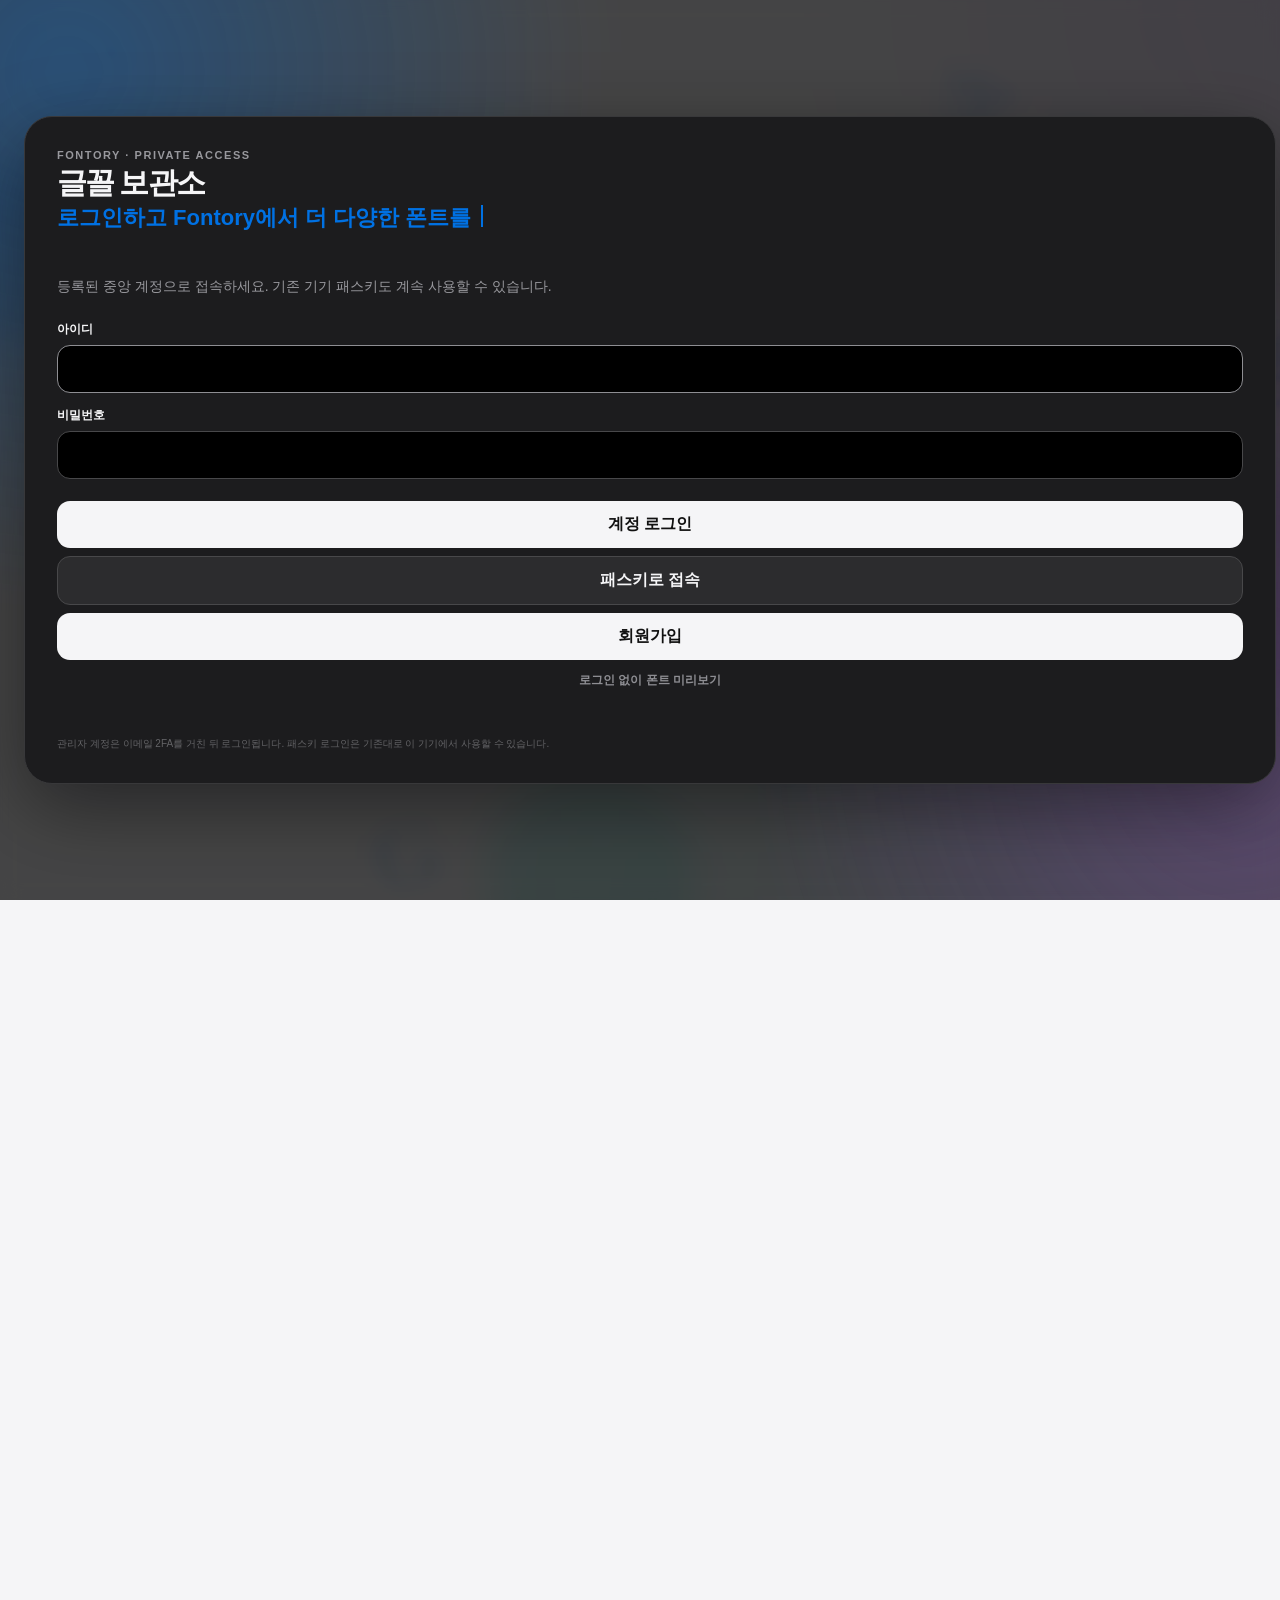
==== commit d57e516f: "Add TOTP two-factor auth (local draft, pending owner approval) - Sync worker source with deployed fo" ====
--- a/index.html
+++ b/index.html
@@ -7,7 +7,7 @@
 <meta name="description" content="Fontory 모바일 글꼴 라이브러리">
 <title>Fontory Mobile · 글꼴 보관소</title>
 <link rel="stylesheet" href="./styles.css?v=20261008-floating-popup-fix2">
-<link rel="stylesheet" href="/passkey.css?v=20260925-session-token">
+<link rel="stylesheet" href="/passkey.css?v=20261013-totp">
 </head>
 <body>
 <div class="app-shell">
@@ -38,7 +38,7 @@
 <script src="./accounts-db.js?v=20260922-sync2"></script>
 <script src="/accounts-index.js?v=20260922-sync2"></script>
 <script src="./mobile-auth-boot.js?v=20261001-authfix1"></script>
-<script src="/auth.js?v=20261012-admin-close-top1"></script>
+<script src="/auth.js?v=20261013-totp"></script>
 <script src="/fontory-music.js?v=20261012-audio-progress-sync1"></script>
 <script src="/auth-background-music.js?v=20260930-login-loop2"></script>
 <script src="/script.js?v=20261012-font-catalog-recovery1"></script>
--- a/passkey.css
+++ b/passkey.css
@@ -29,3 +29,9 @@
 .admin-2fa-choice button { width: 100%; border: 0; border-radius: 12px; padding: 12px 14px; background: #0071e3; color: #fff; font-weight: 800; cursor: pointer; }
 .admin-2fa-choice button.auth-passkey { border: 1px solid #38383a; background: transparent; color: #f5f5f7; }
 .admin-2fa-choice button:disabled { opacity: .55; cursor: wait; }
+#fontoryTotpPanel{position:fixed;inset:0;z-index:100000;display:grid;place-items:center;padding:24px;background:rgba(0,0,0,.55)}
+#fontoryTotpPanel form{display:grid;gap:12px}
+.totp-qr{display:grid;place-items:center;margin:8px auto;width:min(200px,70vw);padding:8px;border-radius:12px;background:#fff}
+.totp-qr svg{width:100%;height:auto}
+.totp-secret code{display:block;padding:10px 12px;border-radius:10px;background:var(--bg);font-size:15px;letter-spacing:.06em;word-break:break-all;user-select:all}
+#totpError{min-height:20px;color:#d33;font-size:12px}
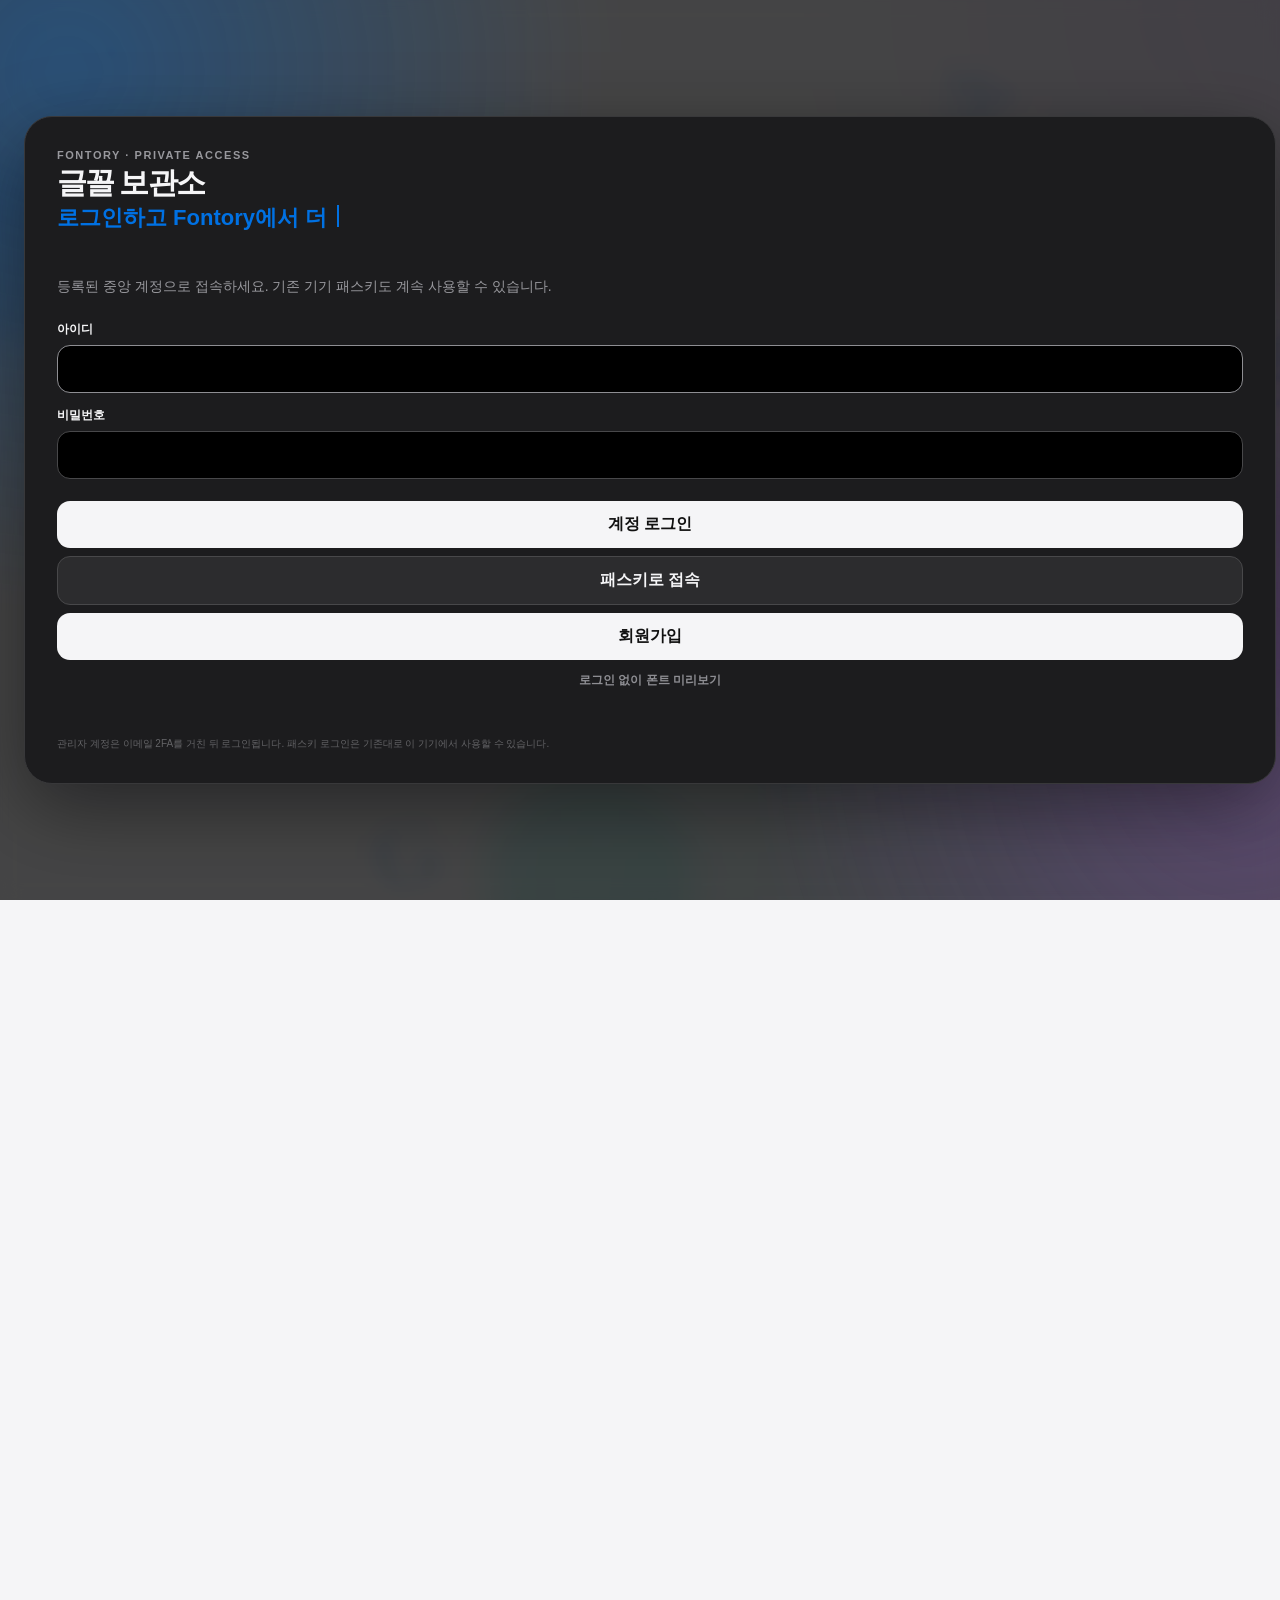
==== commit 90558e63: "Let central admins see and reset users' TOTP Co-Authored-By: Claude Opus 5.5 <noreply@anthropic.com>" ====
--- a/index.html
+++ b/index.html
@@ -7,7 +7,7 @@
 <meta name="description" content="Fontory 모바일 글꼴 라이브러리">
 <title>Fontory Mobile · 글꼴 보관소</title>
 <link rel="stylesheet" href="./styles.css?v=20261008-floating-popup-fix2">
-<link rel="stylesheet" href="/passkey.css?v=20261013-totp">
+<link rel="stylesheet" href="/passkey.css?v=20261013-totp-admin">
 </head>
 <body>
 <div class="app-shell">
@@ -38,7 +38,7 @@
 <script src="./accounts-db.js?v=20260922-sync2"></script>
 <script src="/accounts-index.js?v=20260922-sync2"></script>
 <script src="./mobile-auth-boot.js?v=20261001-authfix1"></script>
-<script src="/auth.js?v=20261013-totp"></script>
+<script src="/auth.js?v=20261013-totp-admin"></script>
 <script src="/fontory-music.js?v=20261012-audio-progress-sync1"></script>
 <script src="/auth-background-music.js?v=20260930-login-loop2"></script>
 <script src="/script.js?v=20261012-font-catalog-recovery1"></script>
--- a/passkey.css
+++ b/passkey.css
@@ -35,3 +35,4 @@
 .totp-qr svg{width:100%;height:auto}
 .totp-secret code{display:block;padding:10px 12px;border-radius:10px;background:var(--bg);font-size:15px;letter-spacing:.06em;word-break:break-all;user-select:all}
 #totpError{min-height:20px;color:#d33;font-size:12px}
+.admin-table th,.admin-table td{white-space:nowrap}.admin-table .admin-actions{white-space:normal;min-width:220px}
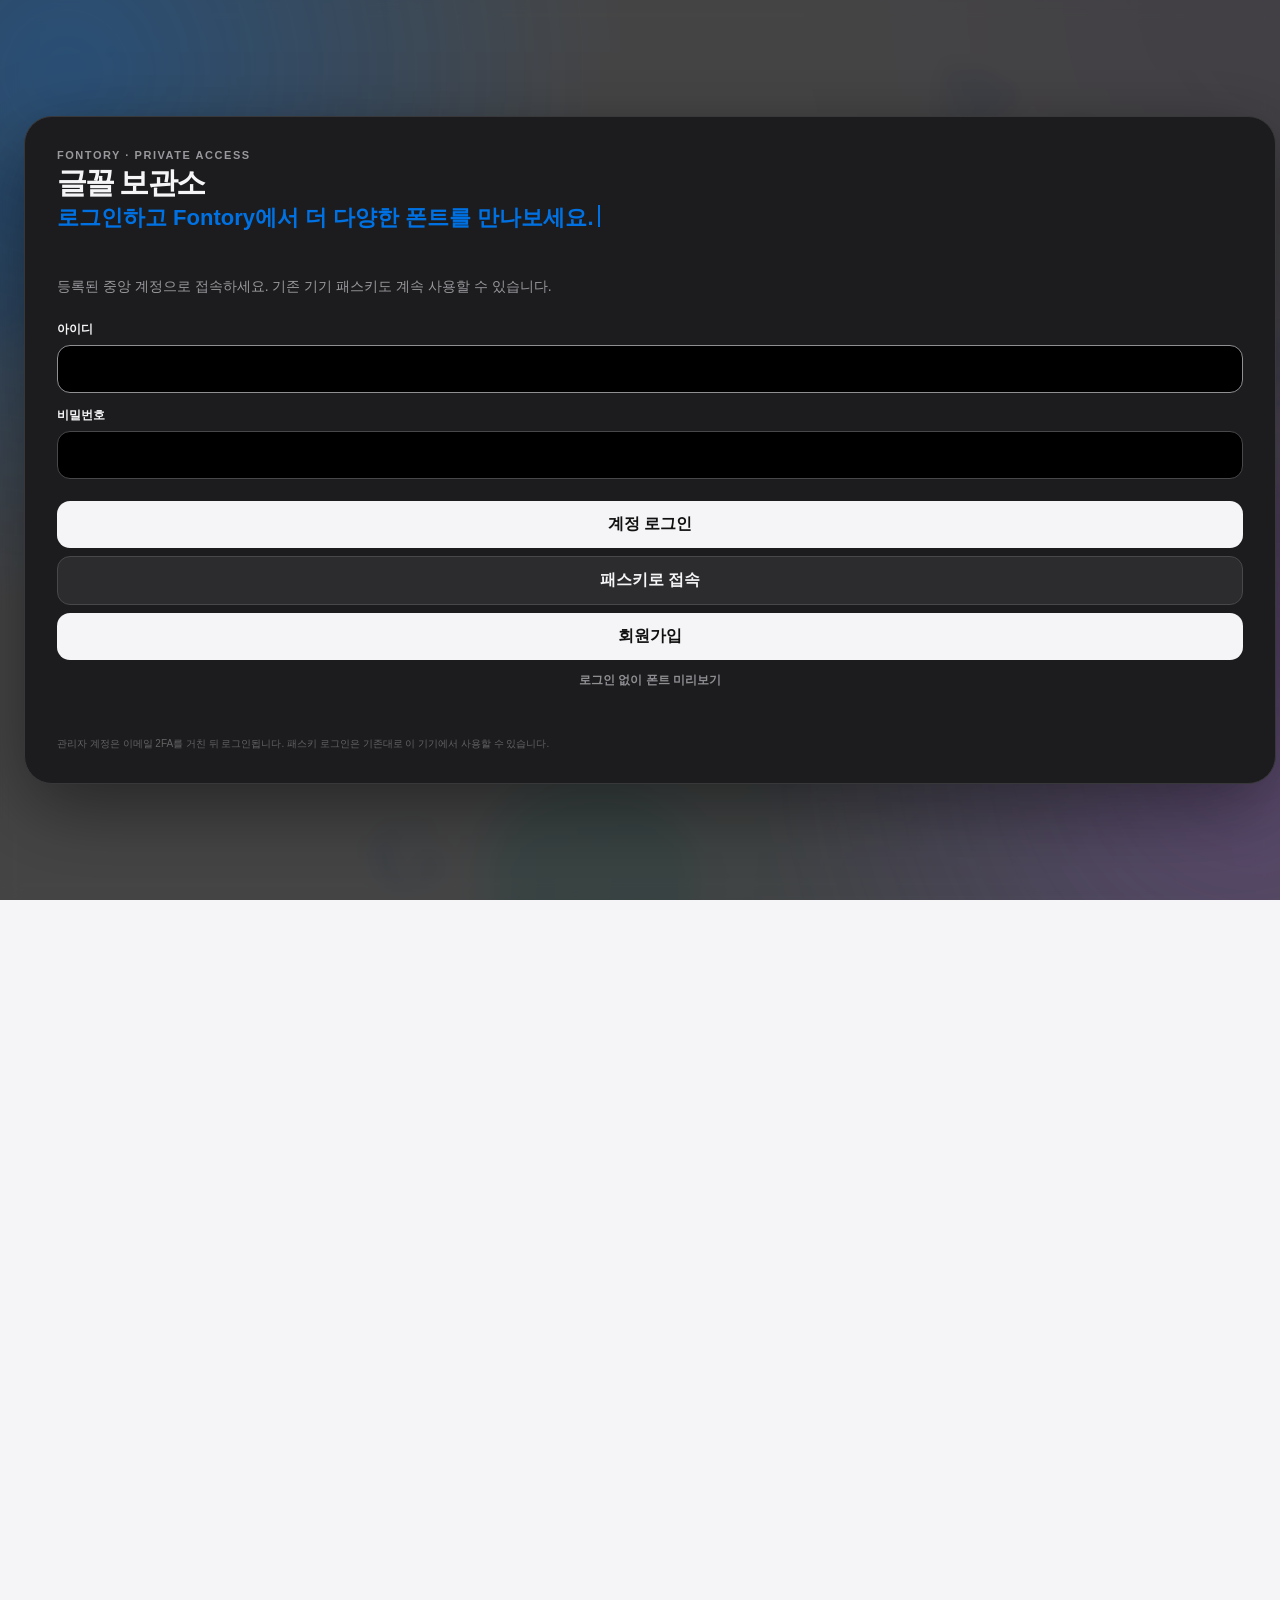
==== commit ba44485d: "Self-host QR lib, lock TOTP password checks, restore download-wait toggle - lib/qrcode-1.4.4.js (MIT" ====
--- a/index.html
+++ b/index.html
@@ -38,7 +38,7 @@
 <script src="./accounts-db.js?v=20260922-sync2"></script>
 <script src="/accounts-index.js?v=20260922-sync2"></script>
 <script src="./mobile-auth-boot.js?v=20261001-authfix1"></script>
-<script src="/auth.js?v=20261013-totp-admin"></script>
+<script src="/auth.js?v=20261013-hardening1"></script>
 <script src="/fontory-music.js?v=20261012-audio-progress-sync1"></script>
 <script src="/auth-background-music.js?v=20260930-login-loop2"></script>
 <script src="/script.js?v=20261012-font-catalog-recovery1"></script>
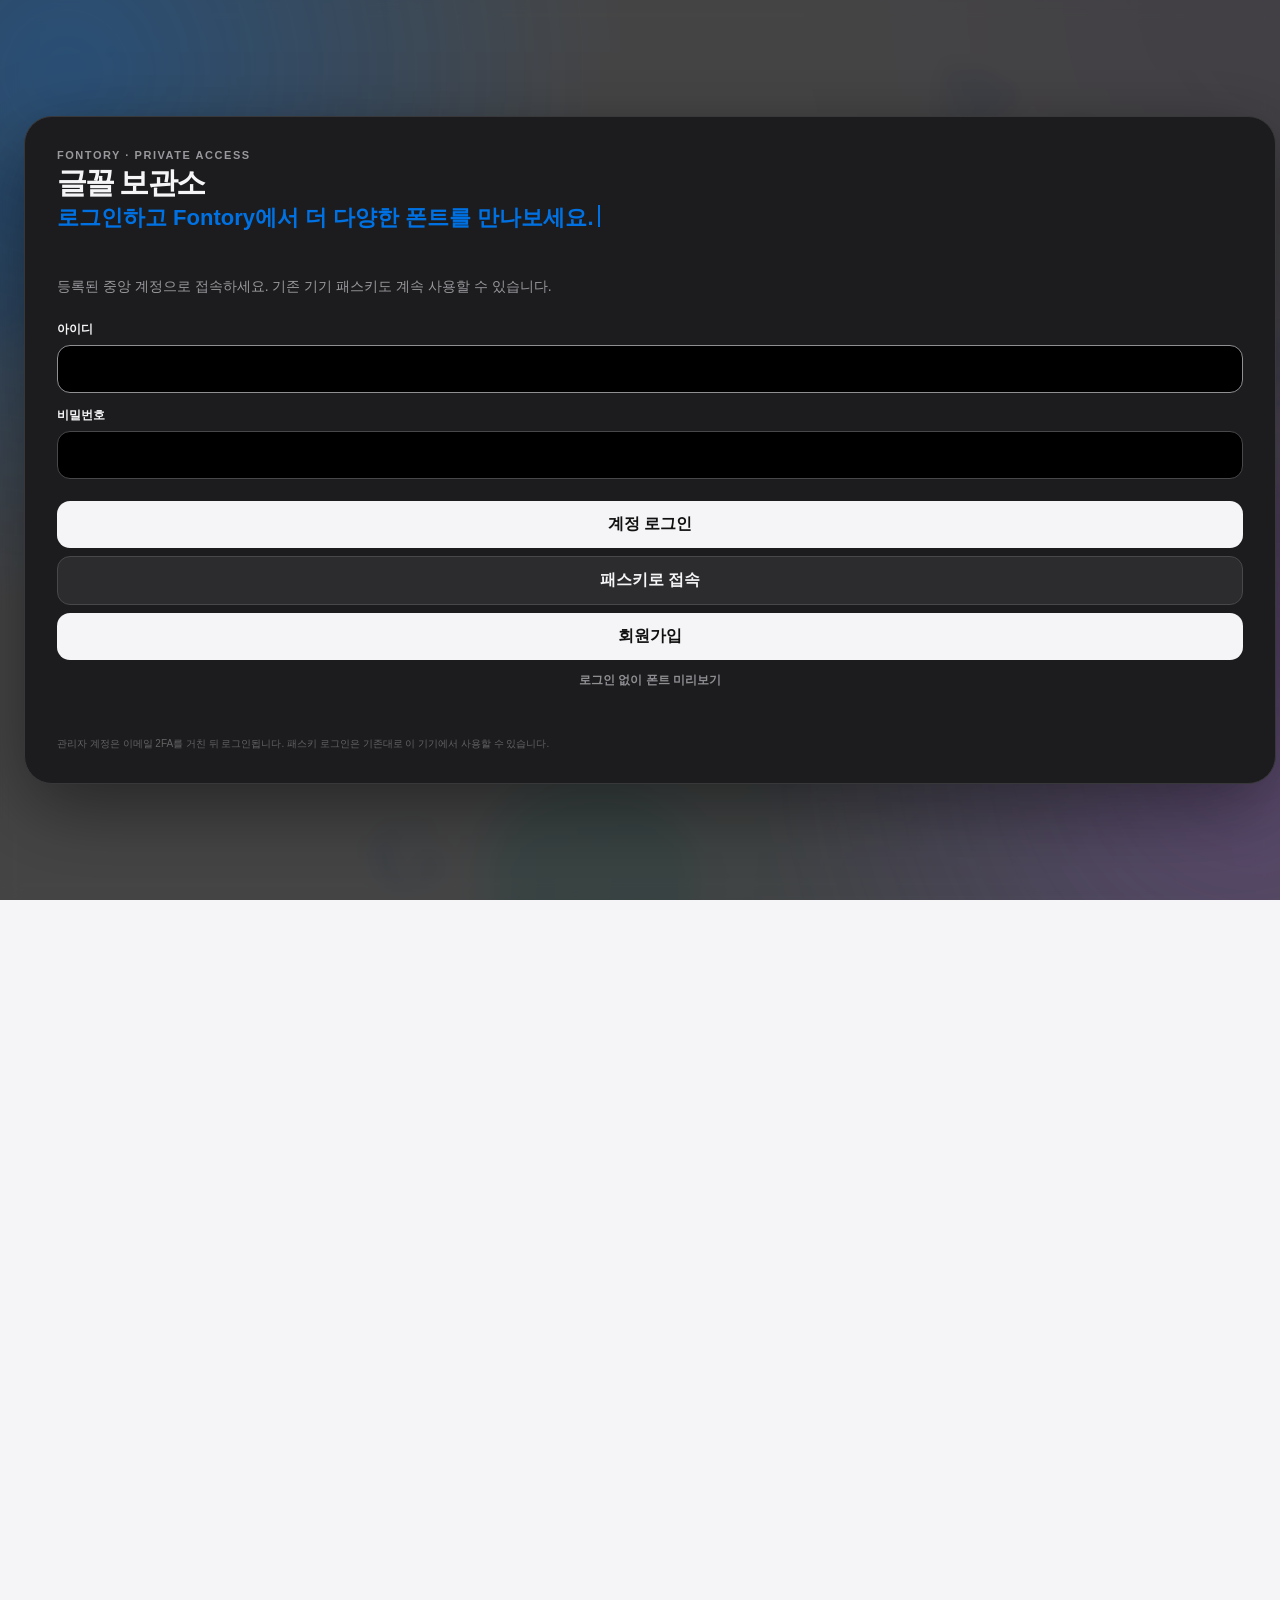
==== commit 9fea1c85: "Add Content-Security-Policy to site pages Allows only same-origin scripts; API, GitHub font/catalog " ====
--- a/index.html
+++ b/index.html
@@ -2,6 +2,7 @@
 <html lang="ko">
 <head>
 <meta charset="utf-8">
+<meta http-equiv="Content-Security-Policy" content="default-src 'self'; script-src 'self'; style-src 'self' 'unsafe-inline'; img-src 'self' data: blob:; font-src 'self' data: blob: https://media.githubusercontent.com https://raw.githubusercontent.com; connect-src 'self' https://fontory-api.fontory.workers.dev https://media.githubusercontent.com https://raw.githubusercontent.com; media-src 'self' blob:; object-src 'none'; base-uri 'self'; form-action 'self'; frame-src 'none'; worker-src 'none'; manifest-src 'self'">
 <meta name="viewport" content="width=device-width,initial-scale=1,viewport-fit=cover,user-scalable=no">
 <meta name="theme-color" content="#f5f5f7">
 <meta name="description" content="Fontory 모바일 글꼴 라이브러리">
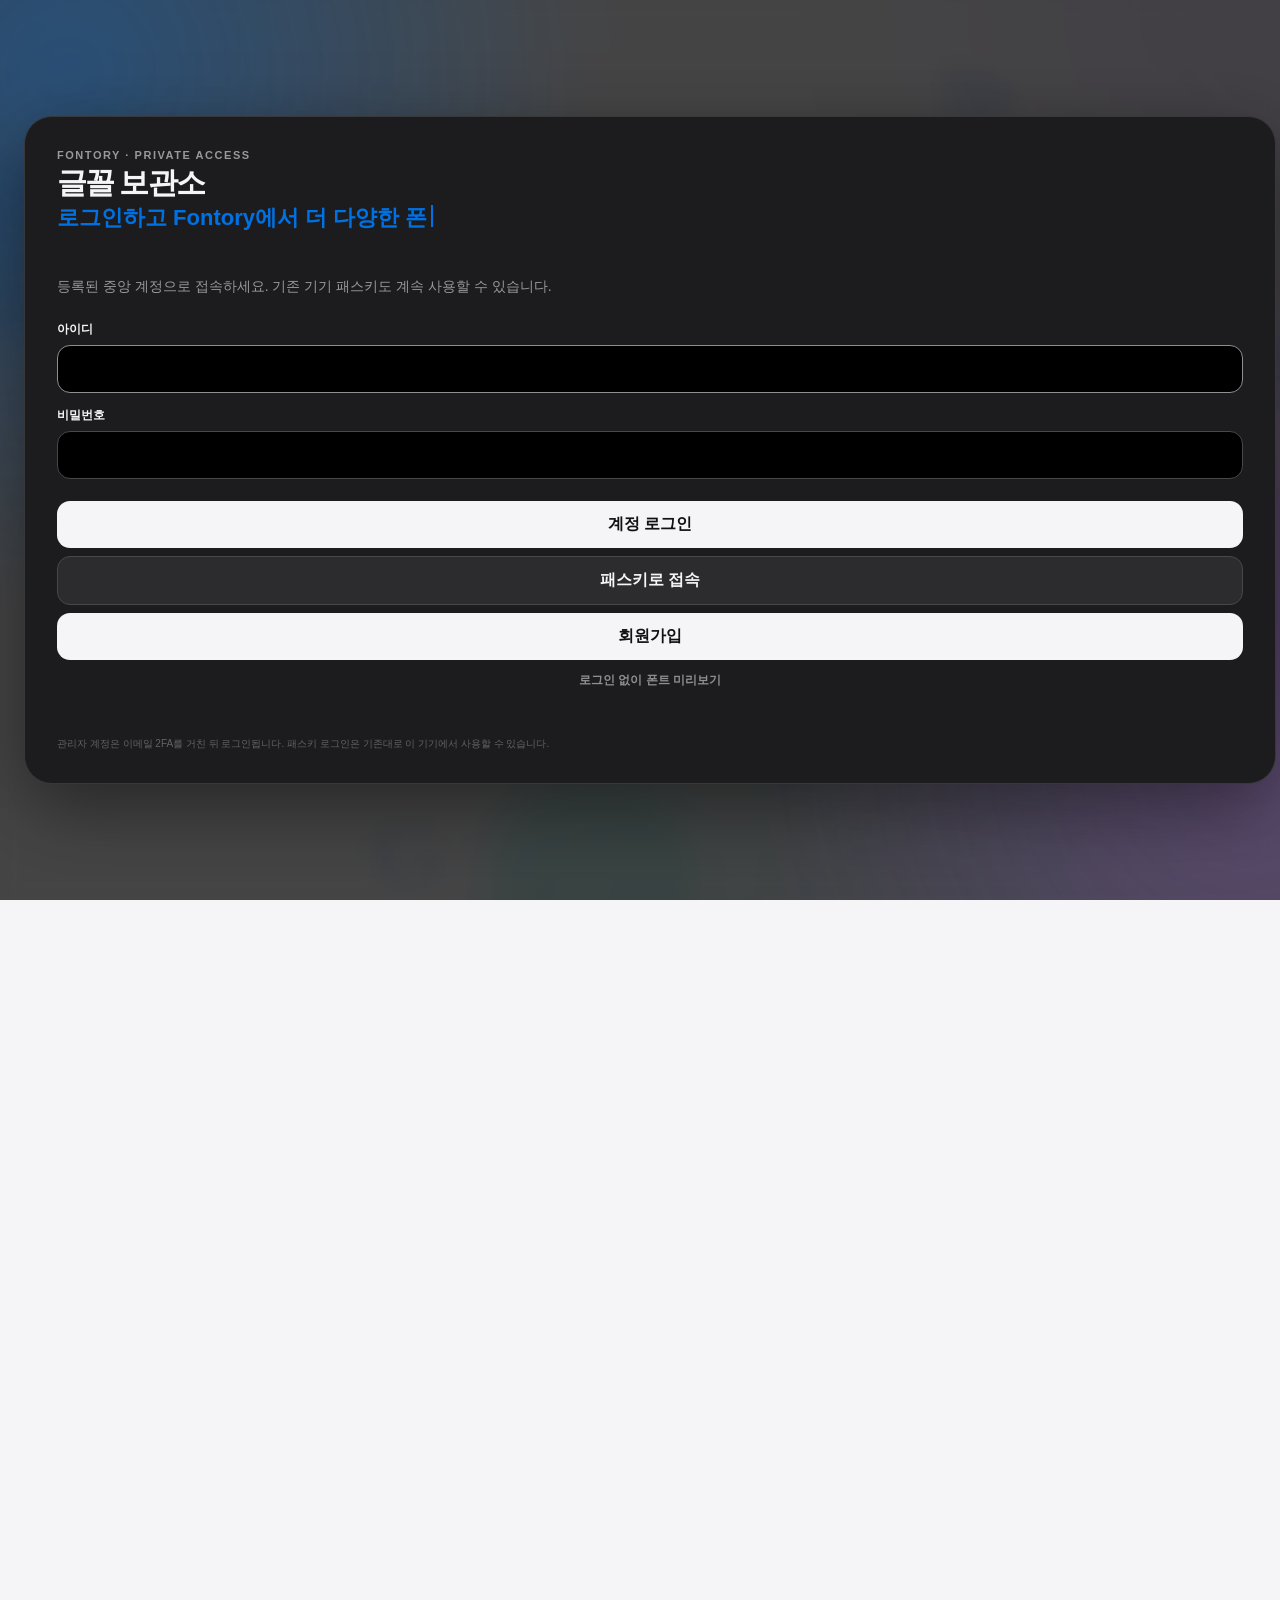
==== commit 59a3b238: "인증 앱(TOTP) 여러 개 등록 지원 (계정당 최대 5개, 기기별 삭제, 관리자 일괄 초기화) Co-Authored-By: Claude Sonnet 5.5 <noreply@ant" ====
--- a/index.html
+++ b/index.html
@@ -2,13 +2,12 @@
 <html lang="ko">
 <head>
 <meta charset="utf-8">
-<meta http-equiv="Content-Security-Policy" content="default-src 'self'; script-src 'self'; style-src 'self' 'unsafe-inline'; img-src 'self' data: blob:; font-src 'self' data: blob: https://media.githubusercontent.com https://raw.githubusercontent.com; connect-src 'self' https://fontory-api.fontory.workers.dev https://media.githubusercontent.com https://raw.githubusercontent.com; media-src 'self' blob:; object-src 'none'; base-uri 'self'; form-action 'self'; frame-src 'none'; worker-src 'none'; manifest-src 'self'">
 <meta name="viewport" content="width=device-width,initial-scale=1,viewport-fit=cover,user-scalable=no">
 <meta name="theme-color" content="#f5f5f7">
 <meta name="description" content="Fontory 모바일 글꼴 라이브러리">
 <title>Fontory Mobile · 글꼴 보관소</title>
 <link rel="stylesheet" href="./styles.css?v=20261008-floating-popup-fix2">
-<link rel="stylesheet" href="/passkey.css?v=20261013-totp-admin">
+<link rel="stylesheet" href="/passkey.css?v=20261013-totp-multi">
 </head>
 <body>
 <div class="app-shell">
@@ -39,7 +38,7 @@
 <script src="./accounts-db.js?v=20260922-sync2"></script>
 <script src="/accounts-index.js?v=20260922-sync2"></script>
 <script src="./mobile-auth-boot.js?v=20261001-authfix1"></script>
-<script src="/auth.js?v=20261013-hardening1"></script>
+<script src="/auth.js?v=20261013-totp-multi"></script>
 <script src="/fontory-music.js?v=20261012-audio-progress-sync1"></script>
 <script src="/auth-background-music.js?v=20260930-login-loop2"></script>
 <script src="/script.js?v=20261012-font-catalog-recovery1"></script>
--- a/passkey.css
+++ b/passkey.css
@@ -36,3 +36,6 @@
 .totp-secret code{display:block;padding:10px 12px;border-radius:10px;background:var(--bg);font-size:15px;letter-spacing:.06em;word-break:break-all;user-select:all}
 #totpError{min-height:20px;color:#d33;font-size:12px}
 .admin-table th,.admin-table td{white-space:nowrap}.admin-table .admin-actions{white-space:normal;min-width:220px}
+.totp-device-list{list-style:none;margin:10px 0;padding:0;display:grid;gap:8px}
+.totp-device-list li{display:flex;align-items:center;justify-content:space-between;gap:10px;padding:10px 12px;border-radius:10px;background:var(--bg);word-break:break-all}
+.totp-device-list li button{flex:none;min-height:36px;padding:0 14px;border:0;border-radius:999px;background:rgba(220,38,38,.12);color:#dc2626;font-weight:700;cursor:pointer}
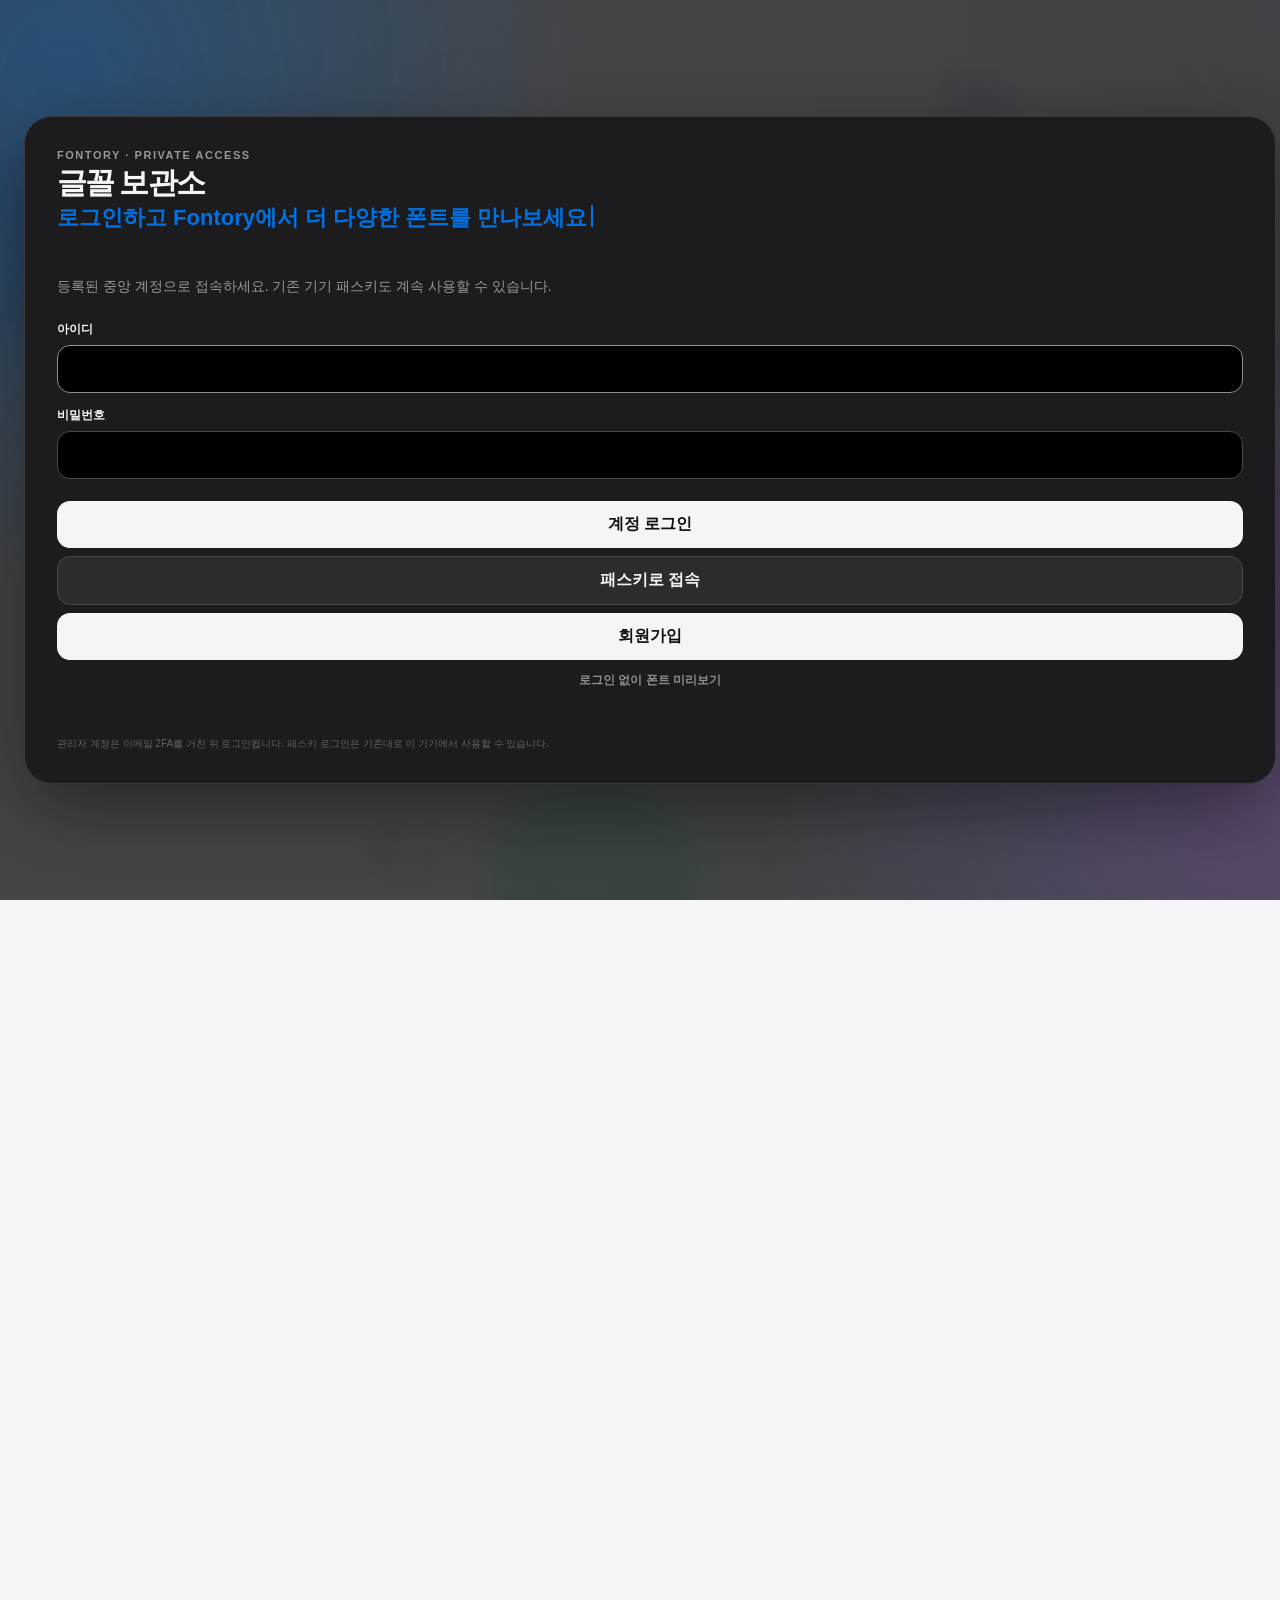
==== commit 90e0c37a: "인증 앱(TOTP) 여러 개 등록 지원 (계정당 최대 5개, 기기별 삭제, 관리자 일괄 초기화) (#5) Claude-Session: https://claude.ai/code/se" ====
--- a/index.html
+++ b/index.html
@@ -2,6 +2,7 @@
 <html lang="ko">
 <head>
 <meta charset="utf-8">
+<meta http-equiv="Content-Security-Policy" content="default-src 'self'; script-src 'self'; style-src 'self' 'unsafe-inline'; img-src 'self' data: blob:; font-src 'self' data: blob: https://media.githubusercontent.com https://raw.githubusercontent.com; connect-src 'self' https://fontory-api.fontory.workers.dev https://media.githubusercontent.com https://raw.githubusercontent.com; media-src 'self' blob:; object-src 'none'; base-uri 'self'; form-action 'self'; frame-src 'none'; worker-src 'none'; manifest-src 'self'">
 <meta name="viewport" content="width=device-width,initial-scale=1,viewport-fit=cover,user-scalable=no">
 <meta name="theme-color" content="#f5f5f7">
 <meta name="description" content="Fontory 모바일 글꼴 라이브러리">
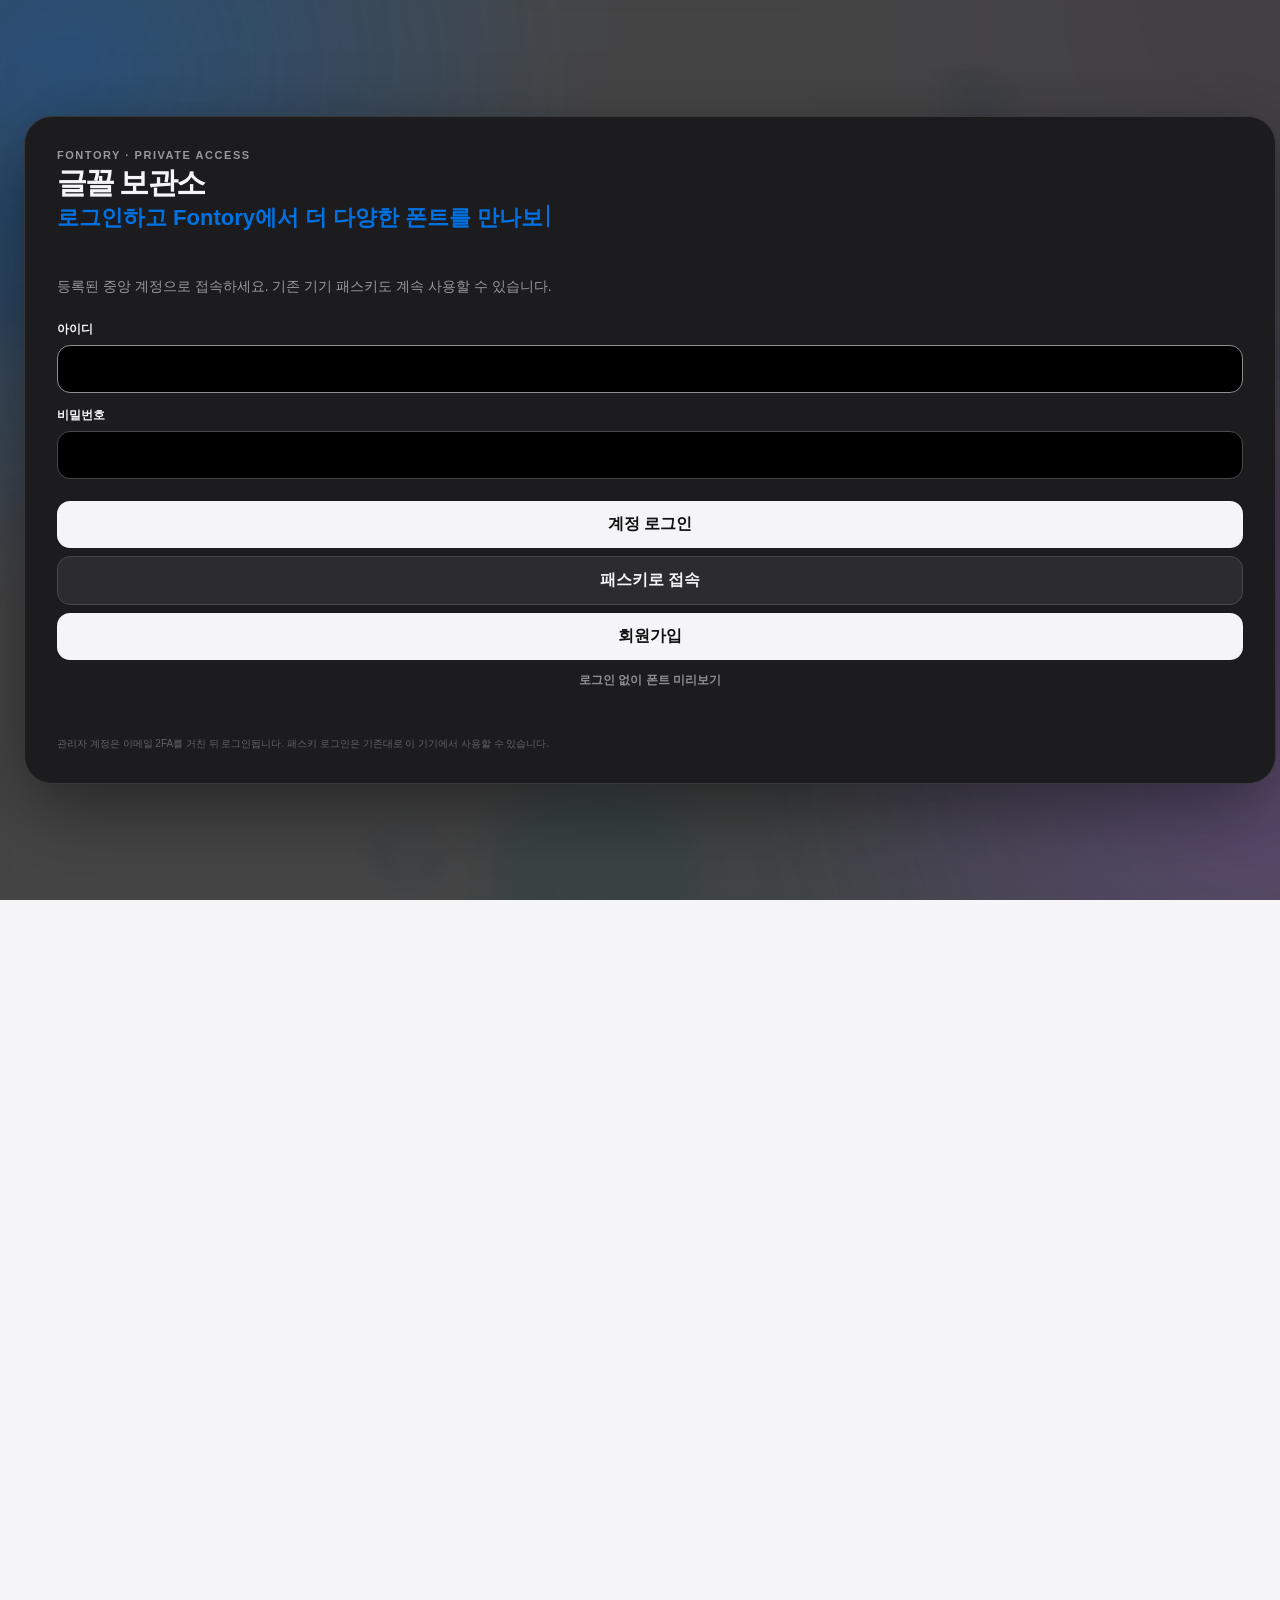
==== commit e556d23d: "Add Fontory logo to page header and favicon" ====
--- a/index.html
+++ b/index.html
@@ -7,13 +7,14 @@
 <meta name="theme-color" content="#f5f5f7">
 <meta name="description" content="Fontory 모바일 글꼴 라이브러리">
 <title>Fontory Mobile · 글꼴 보관소</title>
+<link rel="icon" type="image/svg+xml" href="./logo.svg">
 <link rel="stylesheet" href="./styles.css?v=20261008-floating-popup-fix2">
 <link rel="stylesheet" href="/passkey.css?v=20261013-totp-multi">
 </head>
 <body>
 <div class="app-shell">
 <header class="hero">
-<div class="topbar"><span class="eyebrow typing-fontory" data-typing-fontory aria-label="안녕하세요, Fontory Fonts 입니다."></span><button class="theme" id="themeBtn" type="button" aria-label="다크 모드 전환">◐</button></div>
+<div class="topbar"><img class="site-logo" src="./logo.svg" alt="Fontory 로고"><span class="eyebrow typing-fontory" data-typing-fontory aria-label="안녕하세요, Fontory Fonts 입니다."></span><button class="theme" id="themeBtn" type="button" aria-label="다크 모드 전환">◐</button></div>
 <h1 class="hero-typing-title"><span data-hero-typing aria-label="안녕하세요 Fontory입니다 오늘도 마음에 드는 글꼴을 찾아보세요"></span></h1>
 <p>폰트를 검색하고 미리본 뒤, iPhone 또는 Windows에서 사용할 글꼴을 골라 담아보세요.</p>
 <div class="search-wrap"><span aria-hidden="true">⌕</span><input id="search" type="search" placeholder="폰트 이름 또는 카테고리 검색" autocomplete="off"></div>
